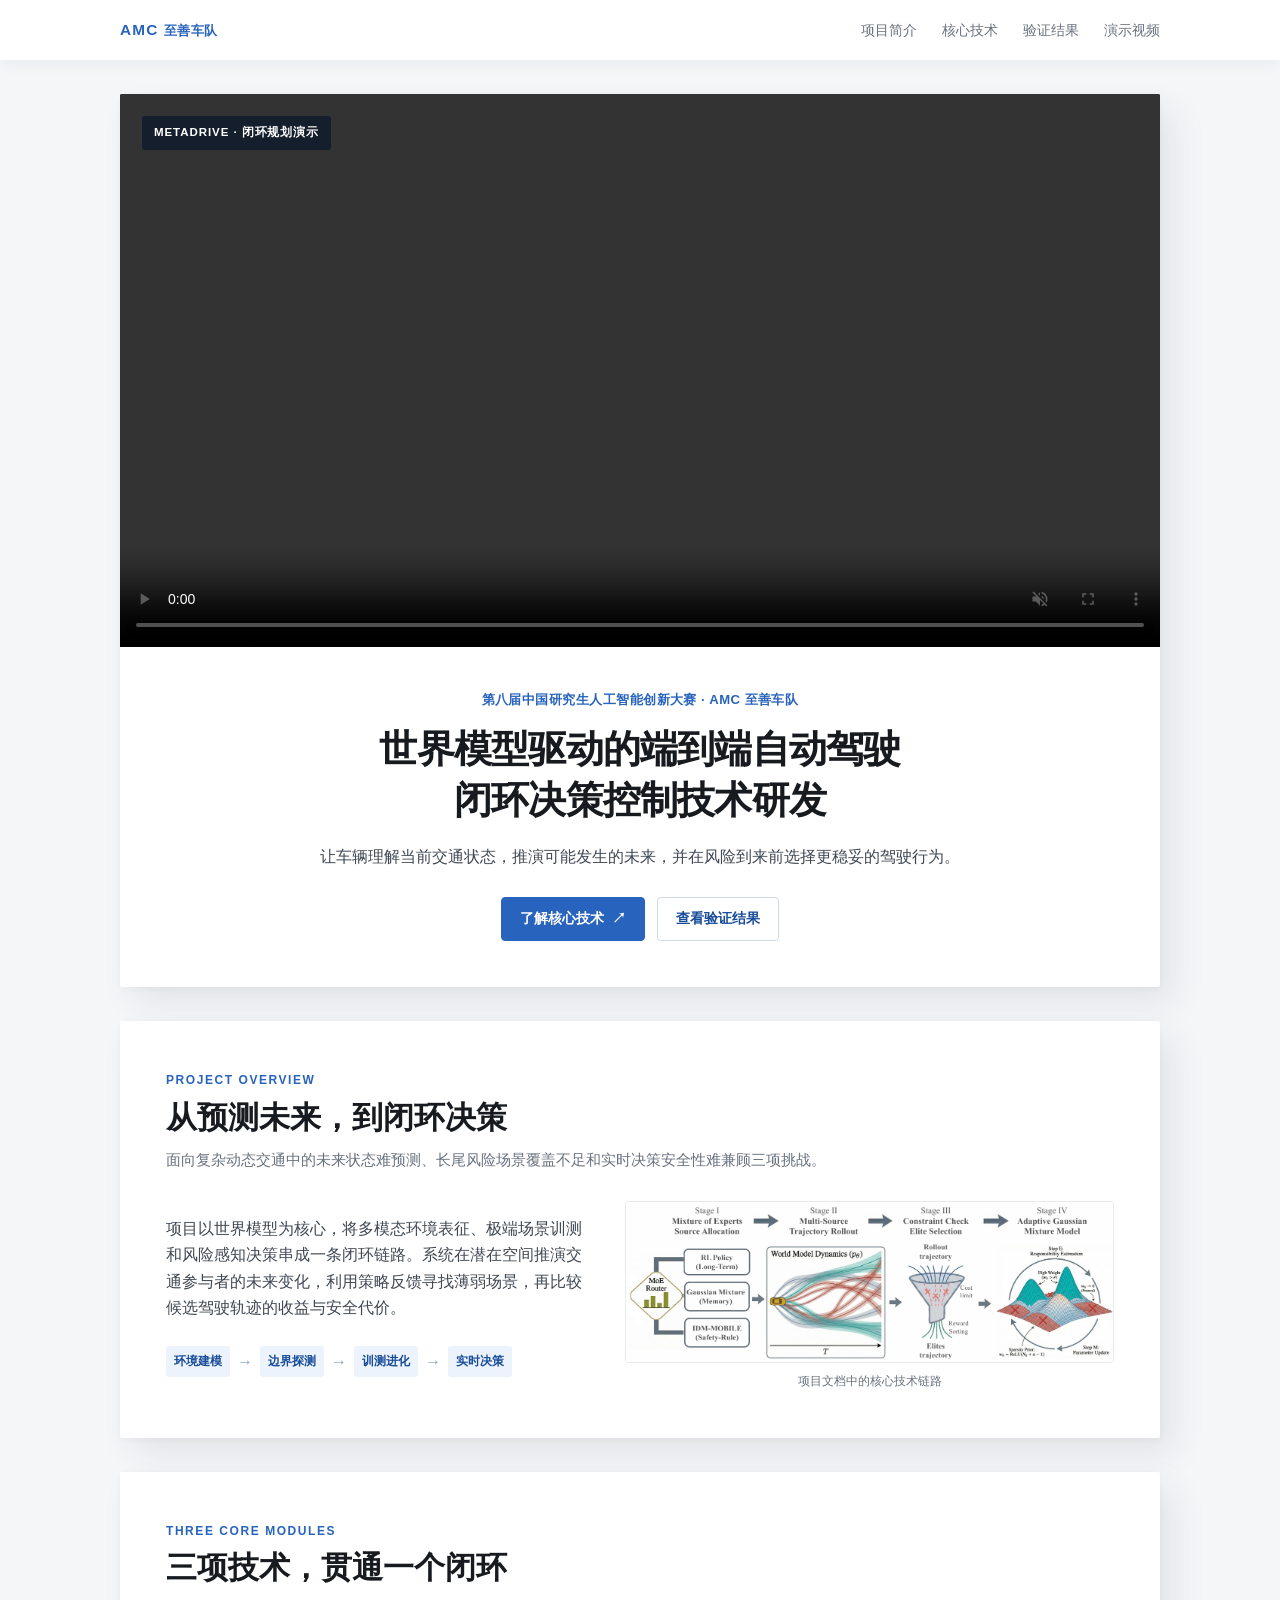
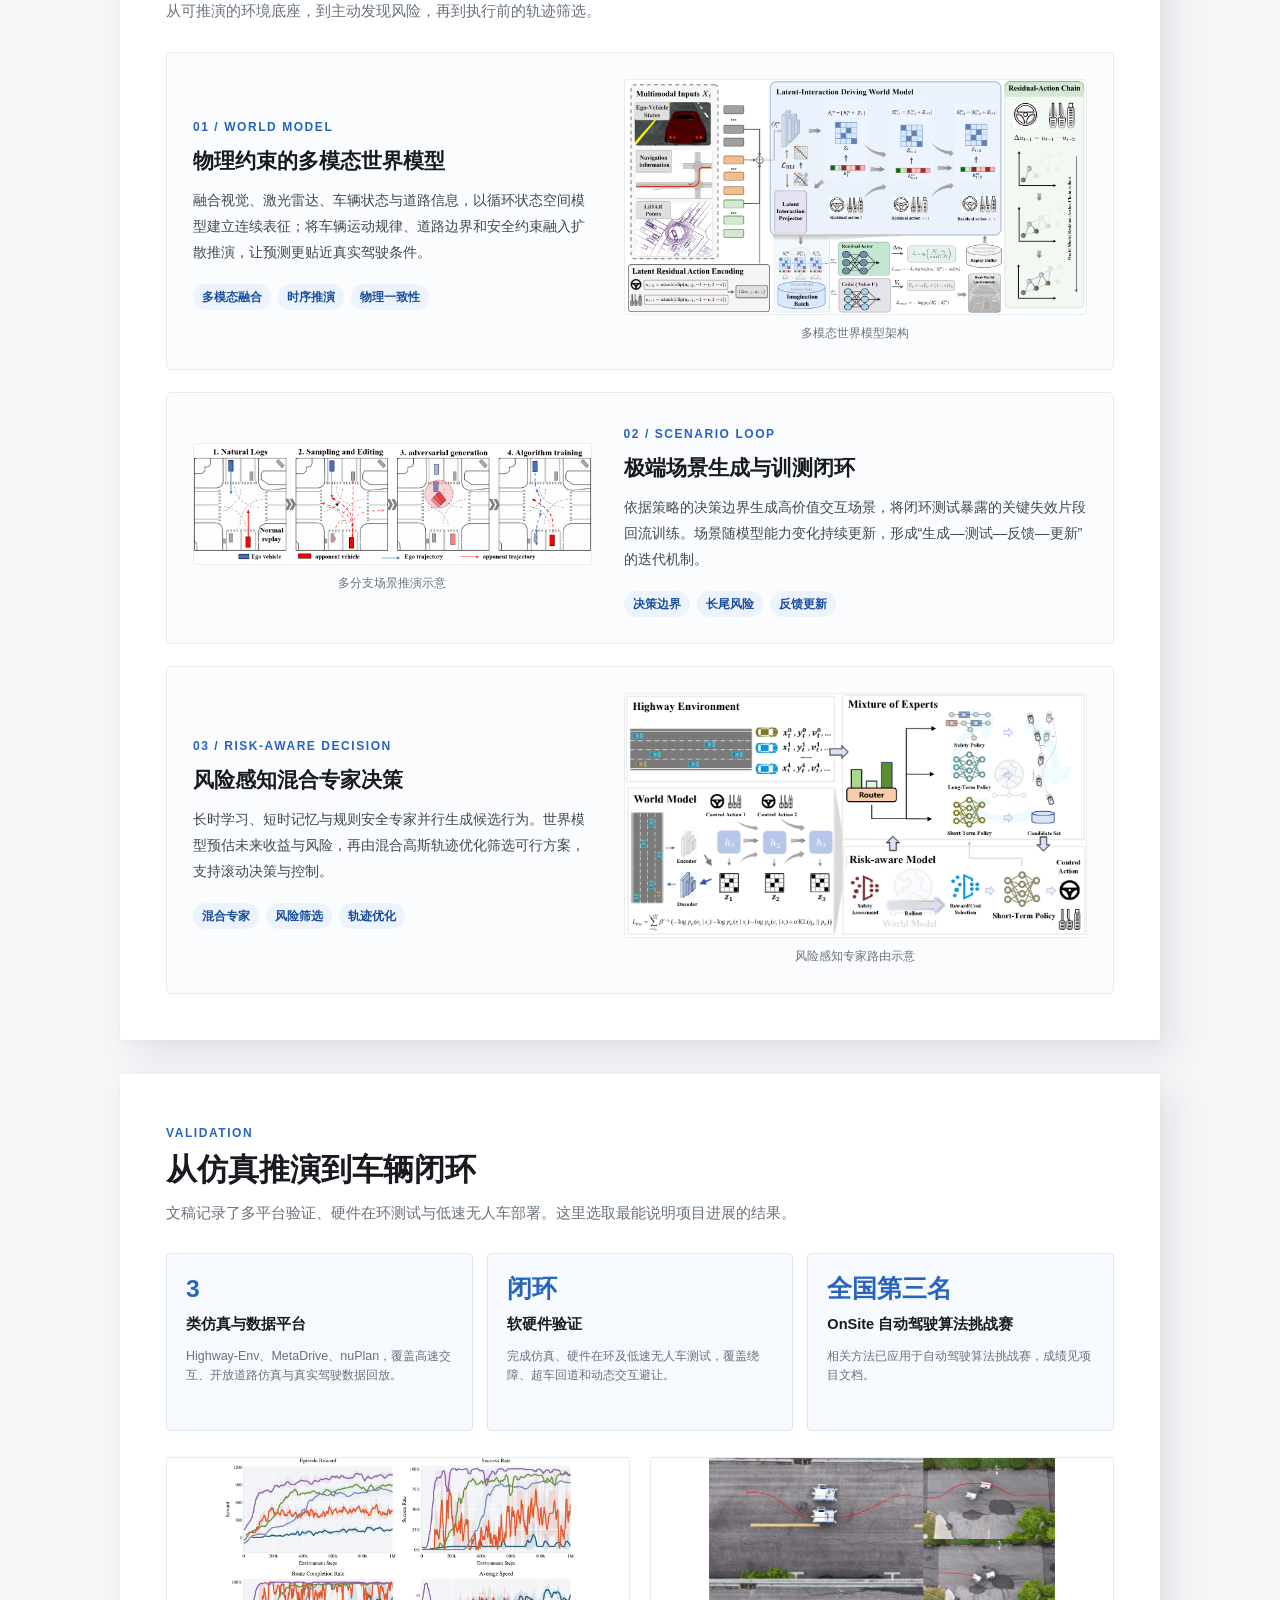
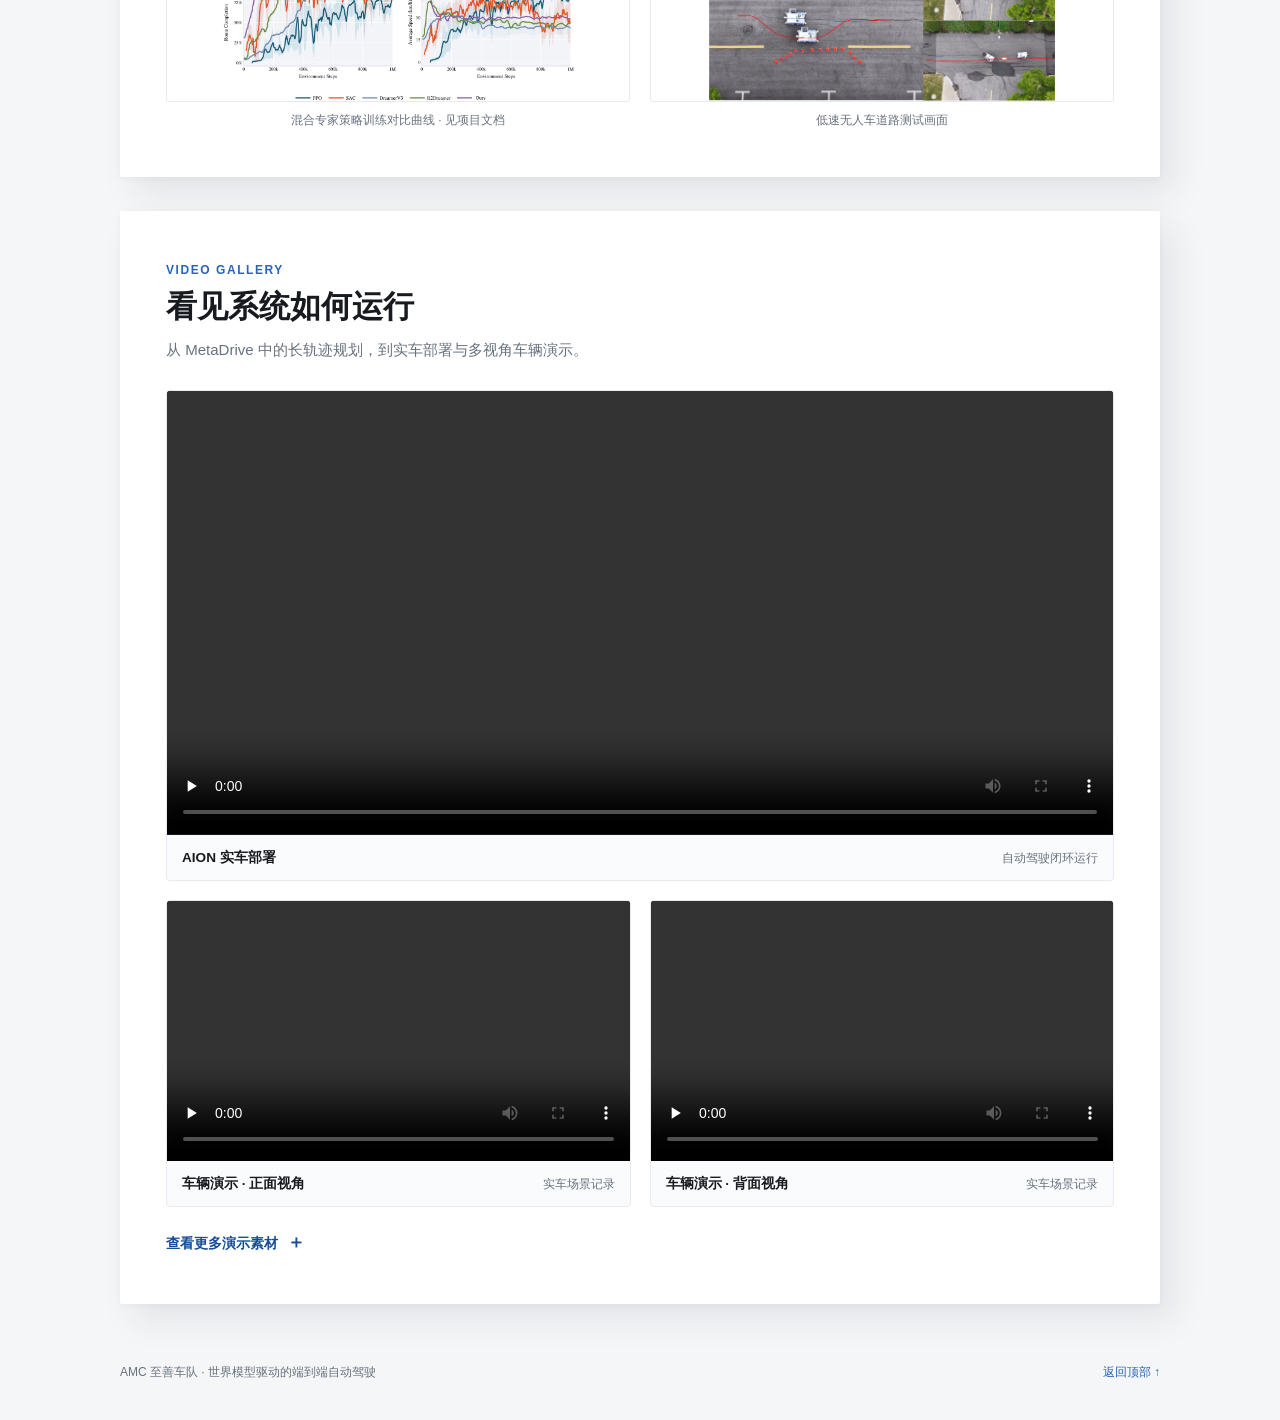
==== docs/index.html @ d76a9e7f "Publish AMC autonomous driving project site" ====
<!doctype html>
<html lang="zh-CN">
<head>
  <meta charset="utf-8">
  <meta name="viewport" content="width=device-width, initial-scale=1">
  <meta name="description" content="AMC 至善车队：世界模型驱动的端到端自动驾驶闭环决策控制技术研发。了解三大核心模块、验证结果与演示视频。">
  <meta name="theme-color" content="#f5f6f8">
  <title>世界模型驱动的端到端自动驾驶｜AMC 至善车队</title>
  <link rel="icon" href="./assets/images/favicon.svg" type="image/svg+xml">
  <link rel="stylesheet" href="./assets/css/style.css?v=20261013">
</head>
<body>
  <header class="site-header">
    <div class="nav-container">
      <a class="brand" href="#top" aria-label="返回页面顶部">AMC <span>至善车队</span></a>
      <nav class="nav-links" aria-label="页面导航">
        <a href="#overview">项目简介</a><a href="#modules">核心技术</a><a href="#results">验证结果</a><a href="#demos">演示视频</a>
      </nav>
    </div>
  </header>

  <main class="page-container" id="top">
    <section class="hero-panel" aria-labelledby="project-title">
      <div class="hero-video-wrap">
        <video class="hero-video" autoplay muted loop playsinline controls preload="metadata" aria-label="MetaDrive 强化学习长轨迹规划演示"><source src="./assets/gifs/video/metadrive强化学习长轨迹规划.mp4" type="video/mp4">您的浏览器暂不支持视频播放。</video>
        <span class="video-tag">METADRIVE · 闭环规划演示</span>
      </div>
      <div class="hero-copy">
        <p class="project-label">第八届中国研究生人工智能创新大赛 · AMC 至善车队</p>
        <h1 id="project-title">世界模型驱动的端到端自动驾驶<br>闭环决策控制技术研发</h1>
        <p class="hero-summary">让车辆理解当前交通状态，推演可能发生的未来，并在风险到来前选择更稳妥的驾驶行为。</p>
        <div class="hero-actions">
          <a class="resource-button primary" href="#modules">了解核心技术 <span aria-hidden="true">↗</span></a>
          <a class="resource-button" href="#results">查看验证结果</a>
        </div>
      </div>
    </section>

    <section class="content-panel" id="overview" aria-labelledby="overview-title">
      <div class="section-heading"><span class="eyebrow">PROJECT OVERVIEW</span><h2 id="overview-title">从预测未来，到闭环决策</h2><p>面向复杂动态交通中的未来状态难预测、长尾风险场景覆盖不足和实时决策安全性难兼顾三项挑战。</p></div>
      <div class="overview-grid">
        <div class="overview-copy"><p>项目以世界模型为核心，将多模态环境表征、极端场景训测和风险感知决策串成一条闭环链路。系统在潜在空间推演交通参与者的未来变化，利用策略反馈寻找薄弱场景，再比较候选驾驶轨迹的收益与安全代价。</p><div class="process-line" aria-label="技术流程"><span>环境建模</span><b aria-hidden="true">→</b><span>边界探测</span><b aria-hidden="true">→</b><span>训测进化</span><b aria-hidden="true">→</b><span>实时决策</span></div></div>
        <figure class="overview-figure"><img src="./assets/figures/closed-loop-pipeline.png" alt="项目从环境建模、场景生成到决策优化的技术链路" loading="lazy"><figcaption>项目文档中的核心技术链路</figcaption></figure>
      </div>
    </section>

    <section class="content-panel" id="modules" aria-labelledby="modules-title">
      <div class="section-heading"><span class="eyebrow">THREE CORE MODULES</span><h2 id="modules-title">三项技术，贯通一个闭环</h2><p>从可推演的环境底座，到主动发现风险，再到执行前的轨迹筛选。</p></div>
      <div class="module-list">
        <article class="module-card"><div class="module-text"><span class="module-number">01 / WORLD MODEL</span><h3>物理约束的多模态世界模型</h3><p>融合视觉、激光雷达、车辆状态与道路信息，以循环状态空间模型建立连续表征；将车辆运动规律、道路边界和安全约束融入扩散推演，让预测更贴近真实驾驶条件。</p><div class="keyword-row"><span>多模态融合</span><span>时序推演</span><span>物理一致性</span></div></div><figure><img src="./assets/figures/world-model.png" alt="多模态输入、潜在状态推演及闭环控制组成的世界模型架构" loading="lazy"><figcaption>多模态世界模型架构</figcaption></figure></article>
        <article class="module-card"><div class="module-text"><span class="module-number">02 / SCENARIO LOOP</span><h3>极端场景生成与训测闭环</h3><p>依据策略的决策边界生成高价值交互场景，将闭环测试暴露的关键失效片段回流训练。场景随模型能力变化持续更新，形成“生成—测试—反馈—更新”的迭代机制。</p><div class="keyword-row"><span>决策边界</span><span>长尾风险</span><span>反馈更新</span></div></div><figure><img src="./assets/figures/scenario-branches.png" alt="交通场景从常规状态演变为复杂交互的多分支示意" loading="lazy"><figcaption>多分支场景推演示意</figcaption></figure></article>
        <article class="module-card"><div class="module-text"><span class="module-number">03 / RISK-AWARE DECISION</span><h3>风险感知混合专家决策</h3><p>长时学习、短时记忆与规则安全专家并行生成候选行为。世界模型预估未来收益与风险，再由混合高斯轨迹优化筛选可行方案，支持滚动决策与控制。</p><div class="keyword-row"><span>混合专家</span><span>风险筛选</span><span>轨迹优化</span></div></div><figure><img src="./assets/figures/expert-decision.png" alt="风险路由选择不同驾驶专家并结合世界模型评估候选行为" loading="lazy"><figcaption>风险感知专家路由示意</figcaption></figure></article>
      </div>
    </section>

    <section class="content-panel" id="results" aria-labelledby="results-title">
      <div class="section-heading"><span class="eyebrow">VALIDATION</span><h2 id="results-title">从仿真推演到车辆闭环</h2><p>文稿记录了多平台验证、硬件在环测试与低速无人车部署。这里选取最能说明项目进展的结果。</p></div>
      <div class="result-grid"><div class="result-card"><strong>3</strong><span>类仿真与数据平台</span><p>Highway-Env、MetaDrive、nuPlan，覆盖高速交互、开放道路仿真与真实驾驶数据回放。</p></div><div class="result-card"><strong>闭环</strong><span>软硬件验证</span><p>完成仿真、硬件在环及低速无人车测试，覆盖绕障、超车回道和动态交互避让。</p></div><div class="result-card"><strong>全国第三名</strong><span>OnSite 自动驾驶算法挑战赛</span><p>相关方法已应用于自动驾驶算法挑战赛，成绩见项目文档。</p></div></div>
      <div class="result-visuals"><figure><img src="./assets/figures/training-curves.png" alt="混合专家强化学习策略与对照方法的训练曲线" loading="lazy"><figcaption>混合专家策略训练对比曲线 · 见项目文档</figcaption></figure><figure><img src="./assets/figures/road-test.png" alt="低速无人车在道路测试场景中的轨迹与行驶画面" loading="lazy"><figcaption>低速无人车道路测试画面</figcaption></figure></div>
    </section>

    <section class="content-panel" id="demos" aria-labelledby="demos-title">
      <div class="section-heading"><span class="eyebrow">VIDEO GALLERY</span><h2 id="demos-title">看见系统如何运行</h2><p>从 MetaDrive 中的长轨迹规划，到实车部署与多视角车辆演示。</p></div>
      <div class="demo-grid"><figure class="demo-item demo-featured"><video controls playsinline preload="none" aria-label="AION 实车部署自动驾驶演示"><source src="./assets/gifs/video/aion实车部署自动驾驶.mp4" type="video/mp4"></video><figcaption><strong>AION 实车部署</strong><span>自动驾驶闭环运行</span></figcaption></figure><figure class="demo-item"><video controls playsinline preload="none" aria-label="邮政车正面视角演示"><source src="./assets/gifs/video/邮政车正面.mp4" type="video/mp4"></video><figcaption><strong>车辆演示 · 正面视角</strong><span>实车场景记录</span></figcaption></figure><figure class="demo-item"><video controls playsinline preload="none" aria-label="邮政车背面视角演示"><source src="./assets/gifs/video/邮政车背面.mp4" type="video/mp4"></video><figcaption><strong>车辆演示 · 背面视角</strong><span>实车场景记录</span></figcaption></figure></div>
      <details class="more-demos"><summary>查看更多演示素材 <span aria-hidden="true">＋</span></summary><div class="extra-demo-grid"><figure><img src="./assets/gifs/video/八视角图1.gif" alt="多视角场景演示第一组" loading="lazy"><figcaption>多视角场景 · 第一组</figcaption></figure><figure><img src="./assets/gifs/video/八视角图2.gif" alt="多视角场景演示第二组" loading="lazy"><figcaption>多视角场景 · 第二组</figcaption></figure></div></details>
    </section>
  </main>
  <footer class="site-footer"><span>AMC 至善车队 · 世界模型驱动的端到端自动驾驶</span><a href="#top">返回顶部 ↑</a></footer>
  <script src="./assets/js/main.js"></script>
</body>
</html>
---- docs/assets/css/style.css ----
:root{--page-bg:#f5f6f8;--surface:#fff;--text:#171a1f;--body:#3f4853;--muted:#68727e;--accent:#2864bd;--accent-dark:#174c99;--accent-soft:#edf3fc;--line:#e7eaee;--shadow:14px 16px 34px rgba(31,41,55,.085),0 2px 7px rgba(31,41,55,.035)}
*{box-sizing:border-box}
html{scroll-behavior:smooth}
body{margin:0;background:var(--page-bg);color:var(--text);font-family:-apple-system,BlinkMacSystemFont,"Segoe UI","Microsoft YaHei","PingFang SC","Noto Sans CJK SC",sans-serif;font-size:16px;line-height:1.7;-webkit-font-smoothing:antialiased}
img,video{display:block;max-width:100%}
a{color:inherit;text-decoration:none}
figure,h1,h2,h3,p{margin:0}
section{scroll-margin-top:84px}
.site-header{position:sticky;top:0;z-index:30;background:rgba(255,255,255,.94);box-shadow:0 3px 16px rgba(31,41,55,.055);backdrop-filter:blur(12px)}
.nav-container{width:min(1040px,calc(100% - 40px));min-height:60px;margin:auto;display:flex;align-items:center;justify-content:space-between;gap:24px}
.brand{color:var(--accent);font-size:.96rem;font-weight:800;letter-spacing:.08em;white-space:nowrap}.brand span{font-size:.8rem;letter-spacing:.02em}
.nav-links{display:flex;gap:25px}.nav-links a{color:var(--muted);font-size:.9rem;font-weight:500;transition:color .15s}.nav-links a:hover,.nav-links a:focus-visible{color:var(--accent-dark)}
.page-container{width:min(1040px,calc(100% - 40px));margin:34px auto 58px}
.hero-panel,.content-panel{background:var(--surface);border-radius:2px;box-shadow:var(--shadow)}
.hero-panel{overflow:hidden}.hero-video-wrap{position:relative;background:#111d2e}.hero-video{width:100%;aspect-ratio:16/8.5;object-fit:cover}.video-tag{position:absolute;left:22px;top:22px;padding:7px 12px;border-radius:3px;background:rgba(12,24,43,.76);color:#fff;font-size:.72rem;font-weight:700;letter-spacing:.08em;pointer-events:none}
.hero-copy{padding:42px 58px 46px;text-align:center}.project-label{margin-bottom:12px;color:var(--accent);font-size:.82rem;font-weight:700;letter-spacing:.035em}.hero-copy h1{font-size:clamp(1.8rem,3vw,2.42rem);line-height:1.34;letter-spacing:-.02em}.hero-summary{max-width:710px;margin:17px auto 0;color:var(--body);font-size:1.02rem}.hero-actions{display:flex;justify-content:center;gap:12px;flex-wrap:wrap;margin-top:27px}.resource-button{display:inline-flex;align-items:center;justify-content:center;gap:8px;min-height:42px;padding:9px 18px;border:1px solid #cfdae9;border-radius:4px;color:var(--accent-dark);font-size:.88rem;font-weight:650;transition:background .15s,transform .15s}.resource-button:hover{background:var(--accent-soft);transform:translateY(-1px)}.resource-button.primary{border-color:var(--accent);background:var(--accent);color:#fff}.resource-button.primary:hover{background:var(--accent-dark)}
.content-panel{margin-top:34px;padding:44px 46px 46px}.section-heading{margin-bottom:28px}.eyebrow,.module-number{color:var(--accent);font-size:.75rem;font-weight:800;letter-spacing:.13em}.section-heading h2{margin-top:5px;font-size:clamp(1.55rem,2.4vw,1.95rem);line-height:1.3}.section-heading p{margin-top:10px;color:var(--muted);font-size:.94rem;max-width:760px}
.overview-grid{display:grid;grid-template-columns:1fr 1.15fr;gap:34px;align-items:center}.overview-copy p{color:var(--body);font-size:.98rem}.overview-figure,.module-card figure,.result-visuals figure,.demo-item,.extra-demo-grid figure{min-width:0}.overview-figure img{width:100%;border:1px solid var(--line);border-radius:3px}.overview-figure figcaption,.module-card figcaption,.result-visuals figcaption{margin-top:8px;color:var(--muted);font-size:.75rem;text-align:center}.process-line{display:flex;align-items:center;gap:7px;flex-wrap:wrap;margin-top:24px;color:var(--accent-dark);font-size:.78rem;font-weight:650}.process-line span{padding:5px 8px;background:var(--accent-soft);border-radius:3px}.process-line b{color:#8da3c2;font-size:1rem}
.module-list{display:grid;gap:22px}.module-card{display:grid;grid-template-columns:.86fr 1fr;gap:32px;align-items:center;padding:26px;border:1px solid var(--line);border-radius:5px;background:#fbfcfe}.module-card:nth-child(even) .module-text{order:2}.module-card:nth-child(even) figure{order:1}.module-card h3{margin-top:8px;font-size:1.3rem;line-height:1.35}.module-card p{margin-top:13px;color:var(--body);font-size:.9rem;line-height:1.8}.module-card img{width:100%;max-height:260px;object-fit:contain;background:#fff;border:1px solid #e9edf2;border-radius:3px}.keyword-row{display:flex;flex-wrap:wrap;gap:7px;margin-top:18px}.keyword-row span{padding:3px 9px;border-radius:20px;background:var(--accent-soft);color:var(--accent-dark);font-size:.73rem;font-weight:600}
.result-grid{display:grid;grid-template-columns:repeat(3,1fr);gap:14px}.result-card{min-height:178px;padding:20px 19px;border:1px solid #dfe8f5;border-radius:4px;background:#f6f9fd}.result-card strong{display:block;color:var(--accent);font-size:1.54rem;line-height:1.2}.result-card span{display:block;margin-top:8px;font-size:.91rem;font-weight:700}.result-card p{margin-top:10px;color:var(--muted);font-size:.78rem;line-height:1.6}.result-visuals{display:grid;grid-template-columns:1fr 1fr;gap:20px;margin-top:26px}.result-visuals img{width:100%;height:245px;object-fit:contain;border:1px solid var(--line);background:#fff;border-radius:3px}
.demo-grid{display:grid;grid-template-columns:1fr 1fr;gap:19px}.demo-featured{grid-column:1/-1}.demo-item{overflow:hidden;border:1px solid var(--line);border-radius:4px;background:#fafbfc}.demo-item video{width:100%;aspect-ratio:16/9;background:#101820;object-fit:contain}.demo-featured video{aspect-ratio:16/7.5}.demo-item figcaption{display:flex;align-items:baseline;justify-content:space-between;gap:12px;padding:11px 15px;font-size:.85rem}.demo-item figcaption span{color:var(--muted);font-size:.75rem}.more-demos{margin-top:20px}.more-demos summary{cursor:pointer;color:var(--accent-dark);font-size:.86rem;font-weight:700;list-style:none}.more-demos summary::-webkit-details-marker{display:none}.more-demos summary span{margin-left:5px;font-size:1.12rem}.extra-demo-grid{display:grid;grid-template-columns:repeat(2,1fr);gap:14px;margin-top:18px}.extra-demo-grid figure{border:1px solid var(--line);border-radius:4px;overflow:hidden}.extra-demo-grid img,.extra-demo-grid video{width:100%;aspect-ratio:16/9;object-fit:contain;background:#101820}.extra-demo-grid figcaption{padding:8px 10px;color:var(--body);font-size:.75rem}
.site-footer{width:min(1040px,calc(100% - 40px));margin:0 auto 38px;display:flex;justify-content:space-between;gap:20px;color:var(--muted);font-size:.75rem}.site-footer a{color:var(--accent)}
:focus-visible{outline:3px solid #80aef0;outline-offset:3px}
@media(max-width:760px){.nav-container{width:calc(100% - 28px);min-height:58px;gap:12px}.brand{font-size:.85rem}.brand span{font-size:.7rem}.nav-links{gap:11px}.nav-links a{font-size:.73rem}.page-container{width:calc(100% - 24px);margin-top:14px}.hero-video{aspect-ratio:16/10}.hero-copy{padding:30px 22px 35px}.hero-copy h1 br{display:none}.hero-summary{font-size:.92rem}.content-panel{margin-top:18px;padding:30px 22px}.overview-grid,.module-card,.result-visuals{grid-template-columns:1fr}.module-card{gap:22px;padding:20px}.module-card:nth-child(even) .module-text,.module-card:nth-child(even) figure{order:initial}.result-grid{grid-template-columns:1fr}.result-card{min-height:auto}.demo-grid{grid-template-columns:1fr}.demo-featured{grid-column:auto}.demo-featured video{aspect-ratio:16/9}.extra-demo-grid{grid-template-columns:1fr 1fr}.site-footer{width:calc(100% - 28px);flex-wrap:wrap}}
@media(max-width:480px){.nav-container{align-items:flex-start;flex-direction:column;padding:10px 0;gap:5px}.nav-links{width:100%;justify-content:space-between}.hero-video{aspect-ratio:16/11}.video-tag{top:10px;left:10px;font-size:.58rem}.process-line{gap:4px}.process-line span{padding:4px 5px;font-size:.69rem}.extra-demo-grid{grid-template-columns:1fr}.demo-item figcaption{display:block}.demo-item figcaption span{display:block}}
@media(prefers-reduced-motion:reduce){html{scroll-behavior:auto}*{transition:none!important}}
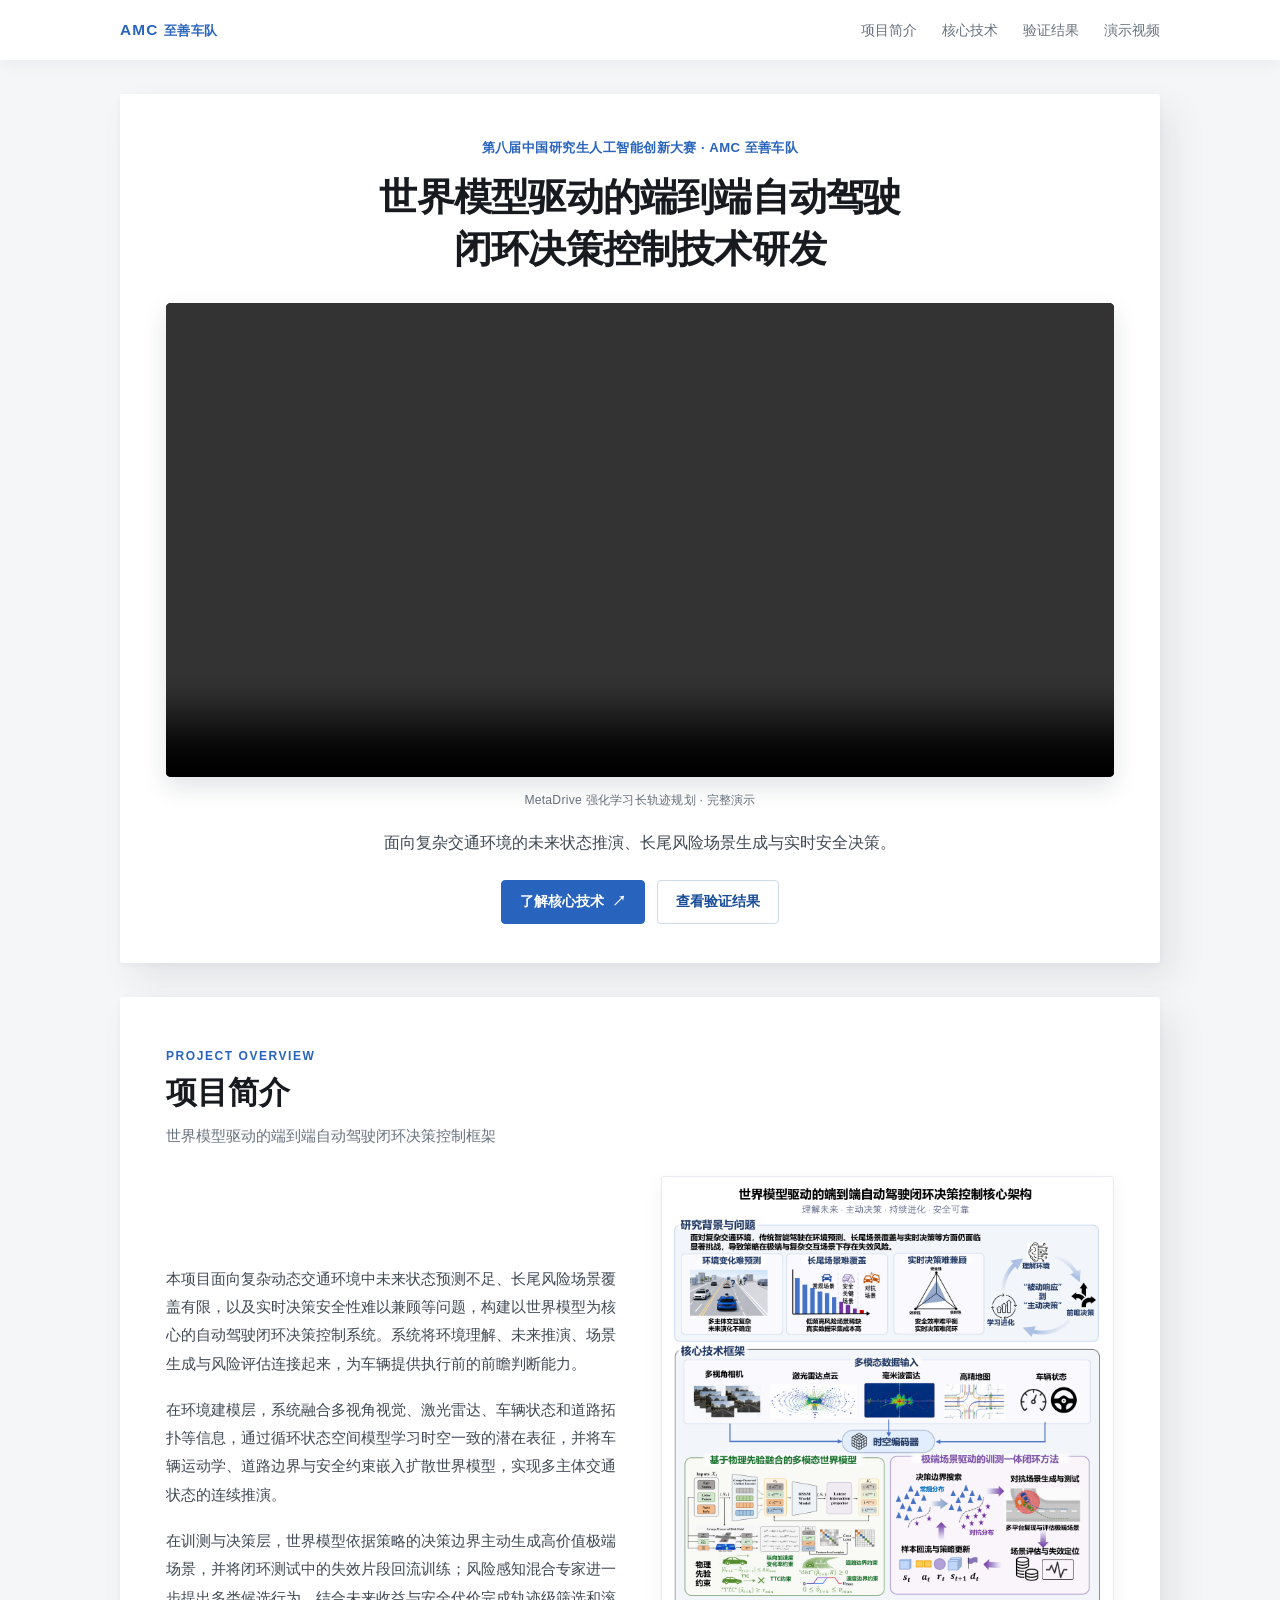
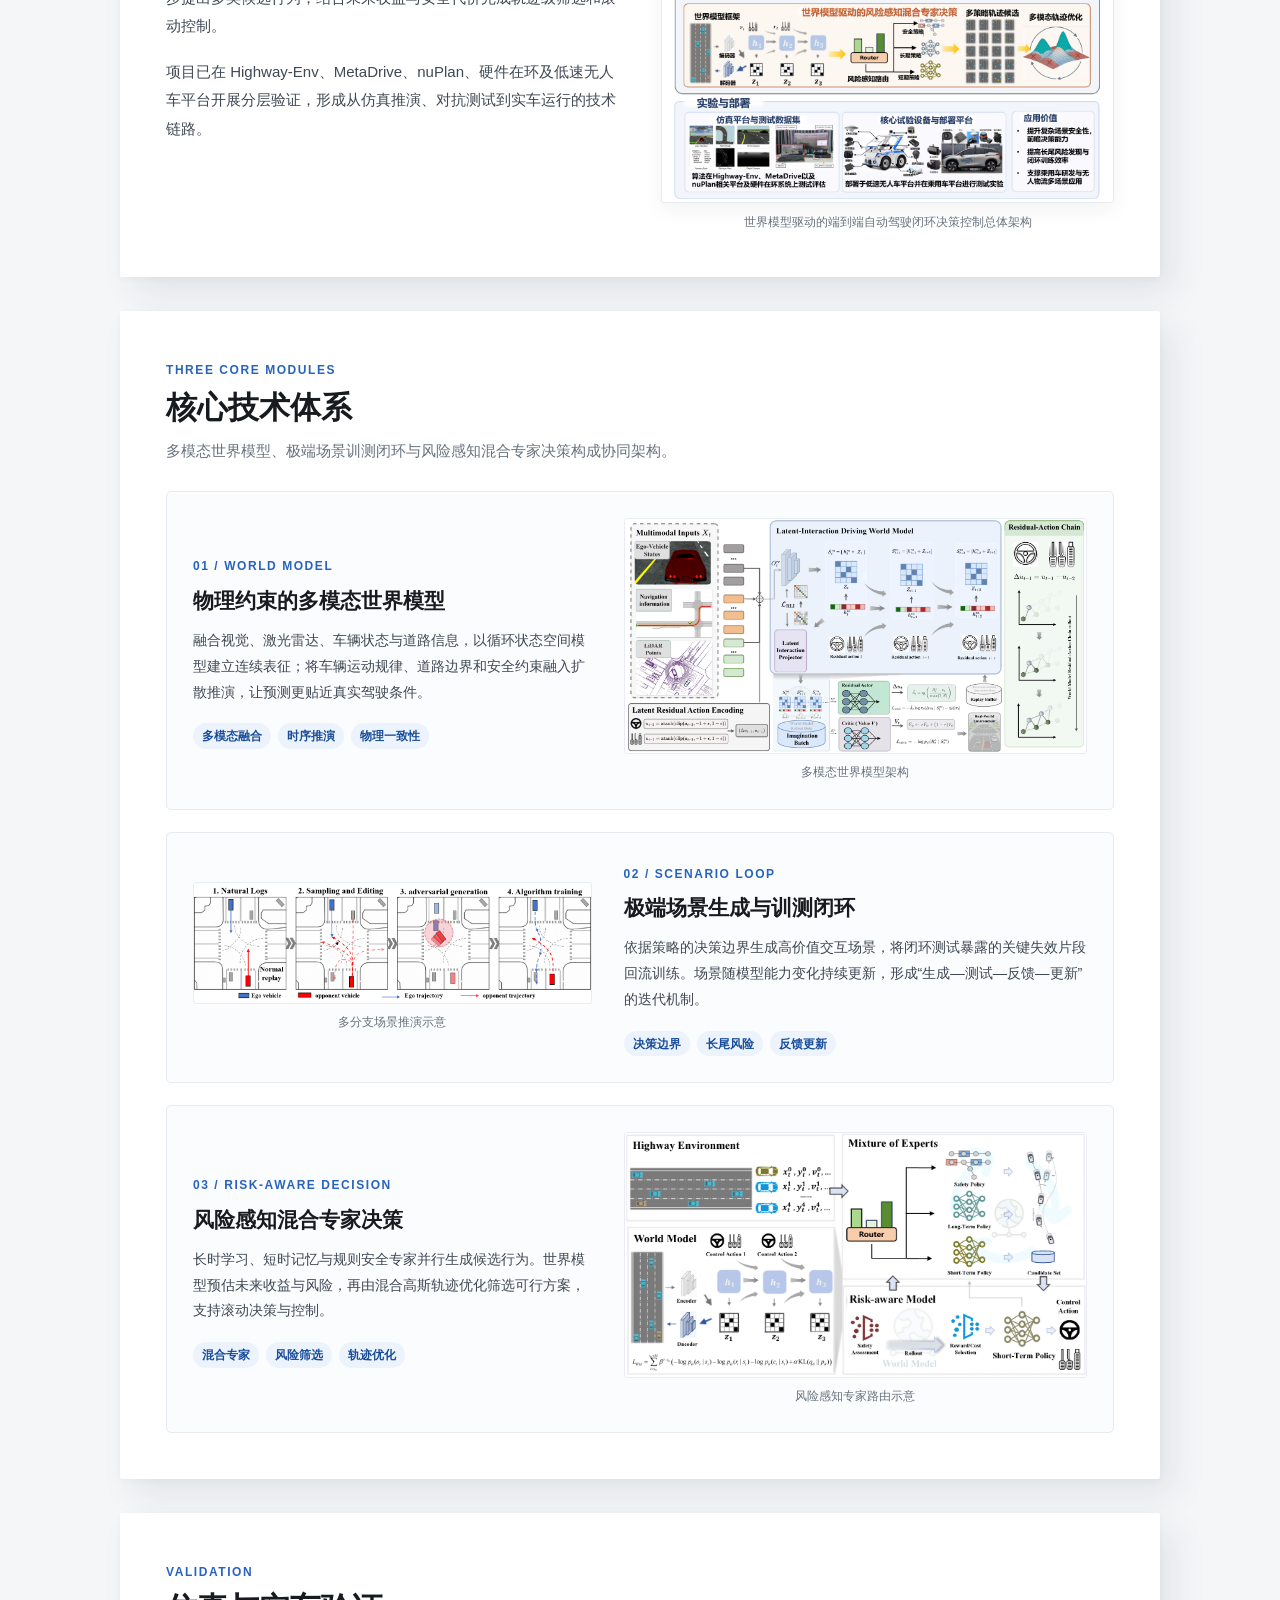
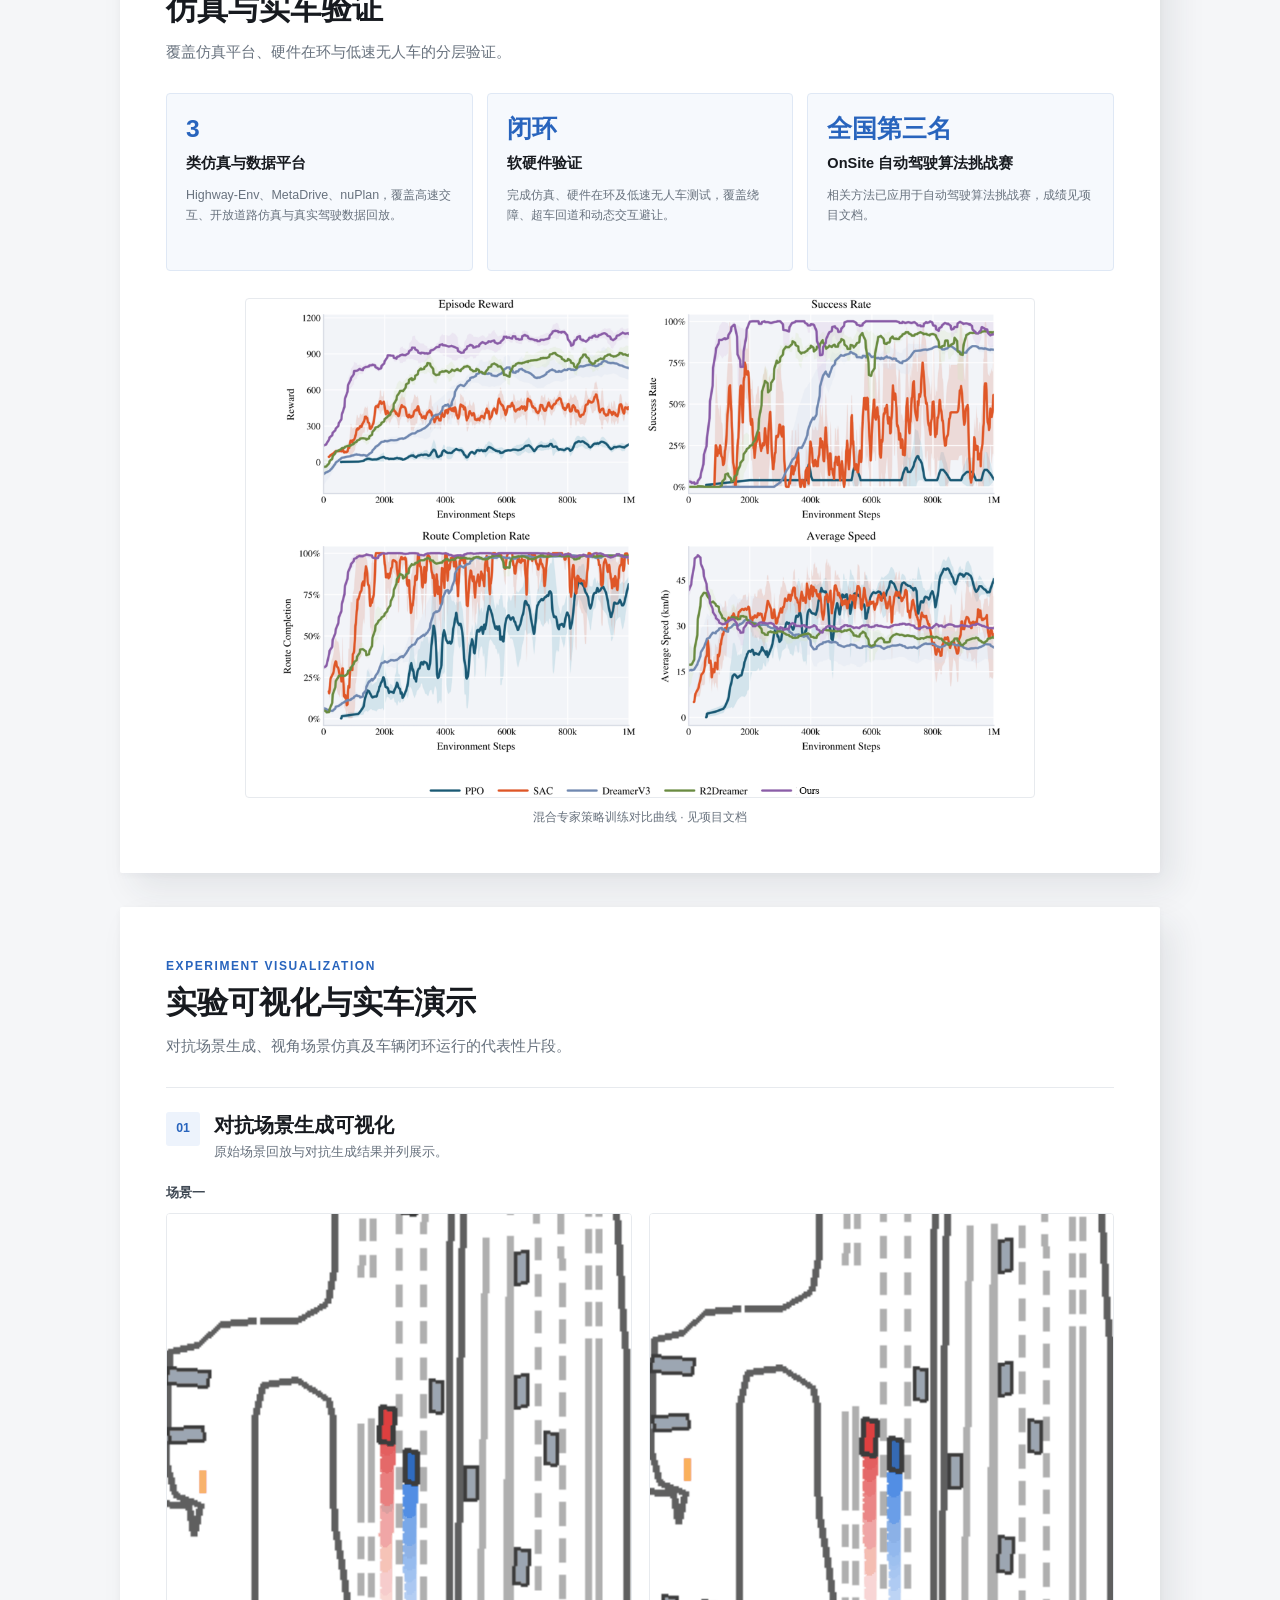
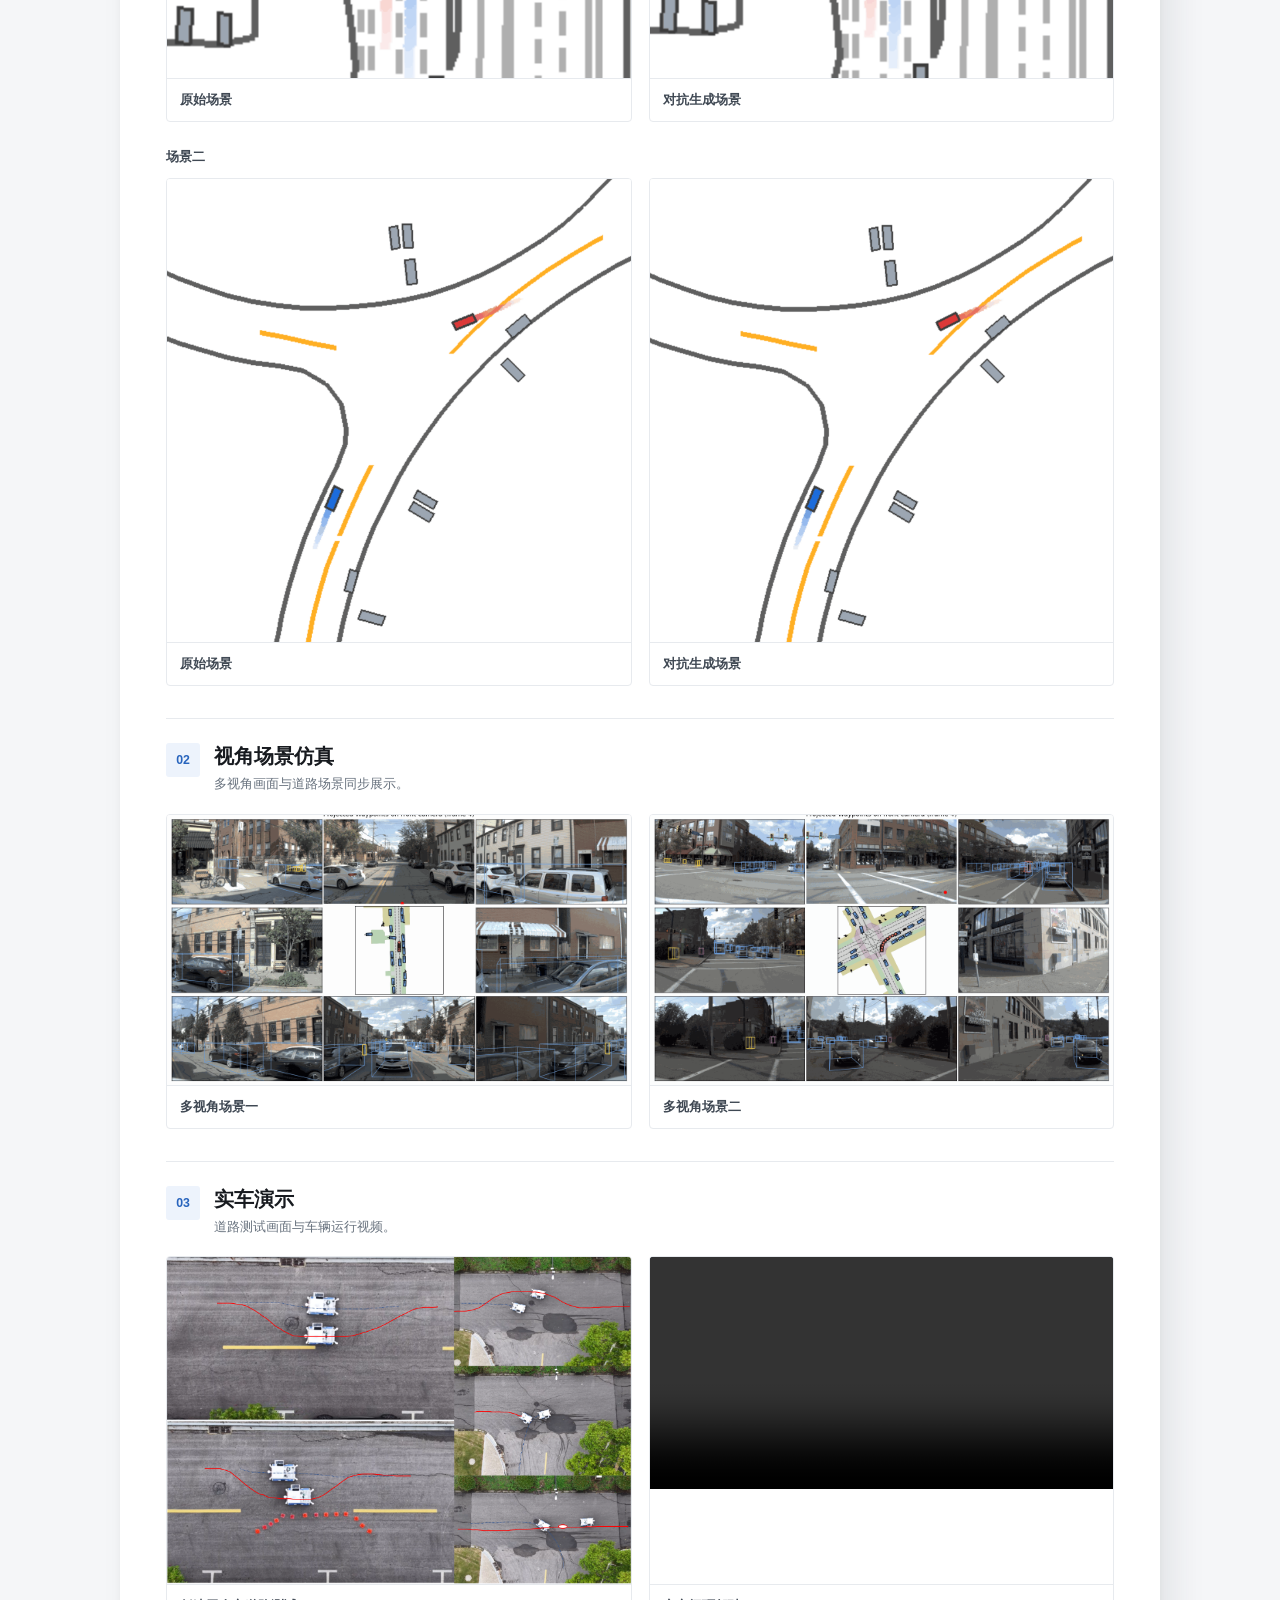
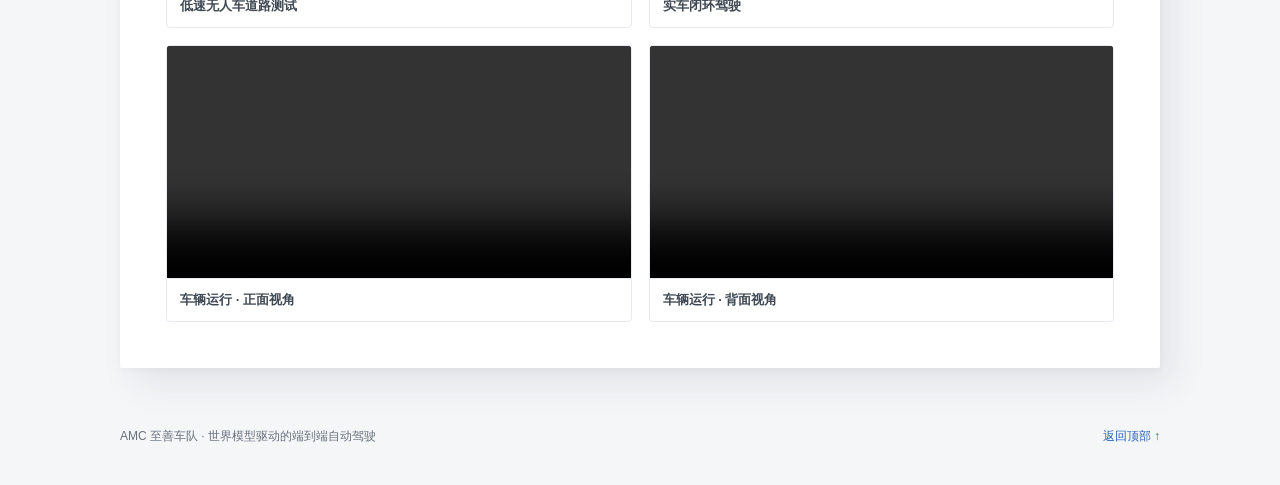
==== commit 4bb3ebfa: "Refine project narrative and visualization gallery" ====
--- a/docs/index.html
+++ b/docs/index.html
@@ -7,7 +7,7 @@
   <meta name="theme-color" content="#f5f6f8">
   <title>世界模型驱动的端到端自动驾驶｜AMC 至善车队</title>
   <link rel="icon" href="./assets/images/favicon.svg" type="image/svg+xml">
-  <link rel="stylesheet" href="./assets/css/style.css?v=20261013">
+  <link rel="stylesheet" href="./assets/css/style.css?v=20261013-2">
 </head>
 <body>
   <header class="site-header">
@@ -21,14 +21,16 @@
 
   <main class="page-container" id="top">
     <section class="hero-panel" aria-labelledby="project-title">
-      <div class="hero-video-wrap">
-        <video class="hero-video" autoplay muted loop playsinline controls preload="metadata" aria-label="MetaDrive 强化学习长轨迹规划演示"><source src="./assets/gifs/video/metadrive强化学习长轨迹规划.mp4" type="video/mp4">您的浏览器暂不支持视频播放。</video>
-        <span class="video-tag">METADRIVE · 闭环规划演示</span>
-      </div>
       <div class="hero-copy">
         <p class="project-label">第八届中国研究生人工智能创新大赛 · AMC 至善车队</p>
         <h1 id="project-title">世界模型驱动的端到端自动驾驶<br>闭环决策控制技术研发</h1>
-        <p class="hero-summary">让车辆理解当前交通状态，推演可能发生的未来，并在风险到来前选择更稳妥的驾驶行为。</p>
+      </div>
+      <div class="hero-video-wrap">
+        <video class="hero-video" autoplay muted loop playsinline controls preload="metadata" aria-label="MetaDrive 强化学习长轨迹规划完整演示"><source src="./assets/gifs/video/metadrive-long-horizon.mp4" type="video/mp4">您的浏览器暂不支持视频播放。</video>
+      </div>
+      <div class="hero-footer">
+        <p class="video-caption">MetaDrive 强化学习长轨迹规划 · 完整演示</p>
+        <p class="hero-summary">面向复杂交通环境的未来状态推演、长尾风险场景生成与实时安全决策。</p>
         <div class="hero-actions">
           <a class="resource-button primary" href="#modules">了解核心技术 <span aria-hidden="true">↗</span></a>
           <a class="resource-button" href="#results">查看验证结果</a>
@@ -37,15 +39,20 @@
     </section>
 
     <section class="content-panel" id="overview" aria-labelledby="overview-title">
-      <div class="section-heading"><span class="eyebrow">PROJECT OVERVIEW</span><h2 id="overview-title">从预测未来，到闭环决策</h2><p>面向复杂动态交通中的未来状态难预测、长尾风险场景覆盖不足和实时决策安全性难兼顾三项挑战。</p></div>
+      <div class="section-heading"><span class="eyebrow">PROJECT OVERVIEW</span><h2 id="overview-title">项目简介</h2><p>世界模型驱动的端到端自动驾驶闭环决策控制框架</p></div>
       <div class="overview-grid">
-        <div class="overview-copy"><p>项目以世界模型为核心，将多模态环境表征、极端场景训测和风险感知决策串成一条闭环链路。系统在潜在空间推演交通参与者的未来变化，利用策略反馈寻找薄弱场景，再比较候选驾驶轨迹的收益与安全代价。</p><div class="process-line" aria-label="技术流程"><span>环境建模</span><b aria-hidden="true">→</b><span>边界探测</span><b aria-hidden="true">→</b><span>训测进化</span><b aria-hidden="true">→</b><span>实时决策</span></div></div>
-        <figure class="overview-figure"><img src="./assets/figures/closed-loop-pipeline.png" alt="项目从环境建模、场景生成到决策优化的技术链路" loading="lazy"><figcaption>项目文档中的核心技术链路</figcaption></figure>
+        <div class="overview-copy">
+          <p>本项目面向复杂动态交通环境中未来状态预测不足、长尾风险场景覆盖有限，以及实时决策安全性难以兼顾等问题，构建以世界模型为核心的自动驾驶闭环决策控制系统。系统将环境理解、未来推演、场景生成与风险评估连接起来，为车辆提供执行前的前瞻判断能力。</p>
+          <p>在环境建模层，系统融合多视角视觉、激光雷达、车辆状态和道路拓扑等信息，通过循环状态空间模型学习时空一致的潜在表征，并将车辆运动学、道路边界与安全约束嵌入扩散世界模型，实现多主体交通状态的连续推演。</p>
+          <p>在训测与决策层，世界模型依据策略的决策边界主动生成高价值极端场景，并将闭环测试中的失效片段回流训练；风险感知混合专家进一步提出多类候选行为，结合未来收益与安全代价完成轨迹级筛选和滚动控制。</p>
+          <p>项目已在 Highway-Env、MetaDrive、nuPlan、硬件在环及低速无人车平台开展分层验证，形成从仿真推演、对抗测试到实车运行的技术链路。</p>
+        </div>
+        <figure class="overview-figure"><img src="./assets/figures/project-architecture.png" alt="Word 文稿目录前一页的世界模型驱动自动驾驶闭环决策控制总体架构图" loading="lazy"><figcaption>世界模型驱动的端到端自动驾驶闭环决策控制总体架构</figcaption></figure>
       </div>
     </section>
 
     <section class="content-panel" id="modules" aria-labelledby="modules-title">
-      <div class="section-heading"><span class="eyebrow">THREE CORE MODULES</span><h2 id="modules-title">三项技术，贯通一个闭环</h2><p>从可推演的环境底座，到主动发现风险，再到执行前的轨迹筛选。</p></div>
+      <div class="section-heading"><span class="eyebrow">THREE CORE MODULES</span><h2 id="modules-title">核心技术体系</h2><p>多模态世界模型、极端场景训测闭环与风险感知混合专家决策构成协同架构。</p></div>
       <div class="module-list">
         <article class="module-card"><div class="module-text"><span class="module-number">01 / WORLD MODEL</span><h3>物理约束的多模态世界模型</h3><p>融合视觉、激光雷达、车辆状态与道路信息，以循环状态空间模型建立连续表征；将车辆运动规律、道路边界和安全约束融入扩散推演，让预测更贴近真实驾驶条件。</p><div class="keyword-row"><span>多模态融合</span><span>时序推演</span><span>物理一致性</span></div></div><figure><img src="./assets/figures/world-model.png" alt="多模态输入、潜在状态推演及闭环控制组成的世界模型架构" loading="lazy"><figcaption>多模态世界模型架构</figcaption></figure></article>
         <article class="module-card"><div class="module-text"><span class="module-number">02 / SCENARIO LOOP</span><h3>极端场景生成与训测闭环</h3><p>依据策略的决策边界生成高价值交互场景，将闭环测试暴露的关键失效片段回流训练。场景随模型能力变化持续更新，形成“生成—测试—反馈—更新”的迭代机制。</p><div class="keyword-row"><span>决策边界</span><span>长尾风险</span><span>反馈更新</span></div></div><figure><img src="./assets/figures/scenario-branches.png" alt="交通场景从常规状态演变为复杂交互的多分支示意" loading="lazy"><figcaption>多分支场景推演示意</figcaption></figure></article>
@@ -54,15 +61,29 @@
     </section>
 
     <section class="content-panel" id="results" aria-labelledby="results-title">
-      <div class="section-heading"><span class="eyebrow">VALIDATION</span><h2 id="results-title">从仿真推演到车辆闭环</h2><p>文稿记录了多平台验证、硬件在环测试与低速无人车部署。这里选取最能说明项目进展的结果。</p></div>
+      <div class="section-heading"><span class="eyebrow">VALIDATION</span><h2 id="results-title">仿真与实车验证</h2><p>覆盖仿真平台、硬件在环与低速无人车的分层验证。</p></div>
       <div class="result-grid"><div class="result-card"><strong>3</strong><span>类仿真与数据平台</span><p>Highway-Env、MetaDrive、nuPlan，覆盖高速交互、开放道路仿真与真实驾驶数据回放。</p></div><div class="result-card"><strong>闭环</strong><span>软硬件验证</span><p>完成仿真、硬件在环及低速无人车测试，覆盖绕障、超车回道和动态交互避让。</p></div><div class="result-card"><strong>全国第三名</strong><span>OnSite 自动驾驶算法挑战赛</span><p>相关方法已应用于自动驾驶算法挑战赛，成绩见项目文档。</p></div></div>
-      <div class="result-visuals"><figure><img src="./assets/figures/training-curves.png" alt="混合专家强化学习策略与对照方法的训练曲线" loading="lazy"><figcaption>混合专家策略训练对比曲线 · 见项目文档</figcaption></figure><figure><img src="./assets/figures/road-test.png" alt="低速无人车在道路测试场景中的轨迹与行驶画面" loading="lazy"><figcaption>低速无人车道路测试画面</figcaption></figure></div>
+      <figure class="result-chart"><img src="./assets/figures/training-curves.png" alt="混合专家强化学习策略与对照方法的训练曲线" loading="lazy"><figcaption>混合专家策略训练对比曲线 · 见项目文档</figcaption></figure>
     </section>
 
     <section class="content-panel" id="demos" aria-labelledby="demos-title">
-      <div class="section-heading"><span class="eyebrow">VIDEO GALLERY</span><h2 id="demos-title">看见系统如何运行</h2><p>从 MetaDrive 中的长轨迹规划，到实车部署与多视角车辆演示。</p></div>
-      <div class="demo-grid"><figure class="demo-item demo-featured"><video controls playsinline preload="none" aria-label="AION 实车部署自动驾驶演示"><source src="./assets/gifs/video/aion实车部署自动驾驶.mp4" type="video/mp4"></video><figcaption><strong>AION 实车部署</strong><span>自动驾驶闭环运行</span></figcaption></figure><figure class="demo-item"><video controls playsinline preload="none" aria-label="邮政车正面视角演示"><source src="./assets/gifs/video/邮政车正面.mp4" type="video/mp4"></video><figcaption><strong>车辆演示 · 正面视角</strong><span>实车场景记录</span></figcaption></figure><figure class="demo-item"><video controls playsinline preload="none" aria-label="邮政车背面视角演示"><source src="./assets/gifs/video/邮政车背面.mp4" type="video/mp4"></video><figcaption><strong>车辆演示 · 背面视角</strong><span>实车场景记录</span></figcaption></figure></div>
-      <details class="more-demos"><summary>查看更多演示素材 <span aria-hidden="true">＋</span></summary><div class="extra-demo-grid"><figure><img src="./assets/gifs/video/八视角图1.gif" alt="多视角场景演示第一组" loading="lazy"><figcaption>多视角场景 · 第一组</figcaption></figure><figure><img src="./assets/gifs/video/八视角图2.gif" alt="多视角场景演示第二组" loading="lazy"><figcaption>多视角场景 · 第二组</figcaption></figure></div></details>
+      <div class="section-heading"><span class="eyebrow">EXPERIMENT VISUALIZATION</span><h2 id="demos-title">实验可视化与实车演示</h2><p>对抗场景生成、视角场景仿真及车辆闭环运行的代表性片段。</p></div>
+
+      <div class="demo-group">
+        <div class="demo-group-heading"><span class="demo-index">01</span><div><h3>对抗场景生成可视化</h3><p>原始场景回放与对抗生成结果并列展示。</p></div></div>
+        <div class="scenario-case"><h4>场景一</h4><div class="scenario-pair"><figure class="media-card"><img src="./assets/gifs/scenario_demo_03_logged.gif" alt="场景一原始交通回放" loading="lazy"><figcaption>原始场景</figcaption></figure><figure class="media-card"><img src="./assets/gifs/scenario_demo_03_generated.gif" alt="场景一对抗生成结果" loading="lazy"><figcaption>对抗生成场景</figcaption></figure></div></div>
+        <div class="scenario-case"><h4>场景二</h4><div class="scenario-pair"><figure class="media-card"><img src="./assets/gifs/scenario_demo_05_logged.gif" alt="场景二原始交通回放" loading="lazy"><figcaption>原始场景</figcaption></figure><figure class="media-card"><img src="./assets/gifs/scenario_demo_05_generated.gif" alt="场景二对抗生成结果" loading="lazy"><figcaption>对抗生成场景</figcaption></figure></div></div>
+      </div>
+
+      <div class="demo-group">
+        <div class="demo-group-heading"><span class="demo-index">02</span><div><h3>视角场景仿真</h3><p>多视角画面与道路场景同步展示。</p></div></div>
+        <div class="simulation-grid"><figure class="media-card"><img src="./assets/gifs/video/multi-view-1.gif" alt="多视角场景仿真第一组" loading="lazy"><figcaption>多视角场景一</figcaption></figure><figure class="media-card"><img src="./assets/gifs/video/multi-view-2.gif" alt="多视角场景仿真第二组" loading="lazy"><figcaption>多视角场景二</figcaption></figure></div>
+      </div>
+
+      <div class="demo-group">
+        <div class="demo-group-heading"><span class="demo-index">03</span><div><h3>实车演示</h3><p>道路测试画面与车辆运行视频。</p></div></div>
+        <div class="vehicle-grid"><figure class="media-card"><img src="./assets/figures/road-test.png" alt="低速无人车道路测试画面与轨迹" loading="lazy"><figcaption>低速无人车道路测试</figcaption></figure><figure class="media-card"><video controls playsinline preload="none" aria-label="实车自动驾驶闭环演示"><source src="./assets/gifs/video/aion-vehicle-demo.mp4" type="video/mp4"></video><figcaption>实车闭环驾驶</figcaption></figure><figure class="media-card"><video controls playsinline preload="none" aria-label="车辆正面视角演示"><source src="./assets/gifs/video/postal-front.mp4" type="video/mp4"></video><figcaption>车辆运行 · 正面视角</figcaption></figure><figure class="media-card"><video controls playsinline preload="none" aria-label="车辆背面视角演示"><source src="./assets/gifs/video/postal-rear.mp4" type="video/mp4"></video><figcaption>车辆运行 · 背面视角</figcaption></figure></div>
+      </div>
     </section>
   </main>
   <footer class="site-footer"><span>AMC 至善车队 · 世界模型驱动的端到端自动驾驶</span><a href="#top">返回顶部 ↑</a></footer>
--- a/docs/assets/css/style.css
+++ b/docs/assets/css/style.css
@@ -24,3 +24,63 @@
 @media(max-width:760px){.nav-container{width:calc(100% - 28px);min-height:58px;gap:12px}.brand{font-size:.85rem}.brand span{font-size:.7rem}.nav-links{gap:11px}.nav-links a{font-size:.73rem}.page-container{width:calc(100% - 24px);margin-top:14px}.hero-video{aspect-ratio:16/10}.hero-copy{padding:30px 22px 35px}.hero-copy h1 br{display:none}.hero-summary{font-size:.92rem}.content-panel{margin-top:18px;padding:30px 22px}.overview-grid,.module-card,.result-visuals{grid-template-columns:1fr}.module-card{gap:22px;padding:20px}.module-card:nth-child(even) .module-text,.module-card:nth-child(even) figure{order:initial}.result-grid{grid-template-columns:1fr}.result-card{min-height:auto}.demo-grid{grid-template-columns:1fr}.demo-featured{grid-column:auto}.demo-featured video{aspect-ratio:16/9}.extra-demo-grid{grid-template-columns:1fr 1fr}.site-footer{width:calc(100% - 28px);flex-wrap:wrap}}
 @media(max-width:480px){.nav-container{align-items:flex-start;flex-direction:column;padding:10px 0;gap:5px}.nav-links{width:100%;justify-content:space-between}.hero-video{aspect-ratio:16/11}.video-tag{top:10px;left:10px;font-size:.58rem}.process-line{gap:4px}.process-line span{padding:4px 5px;font-size:.69rem}.extra-demo-grid{grid-template-columns:1fr}.demo-item figcaption{display:block}.demo-item figcaption span{display:block}}
 @media(prefers-reduced-motion:reduce){html{scroll-behavior:auto}*{transition:none!important}}
+
+/* Refined presentation layout */
+.hero-copy{padding:43px 58px 29px}
+.hero-copy h1{margin-bottom:0}
+.hero-video-wrap{position:relative;margin:0 46px;overflow:hidden;border-radius:5px;background:#111d2e;box-shadow:0 10px 25px rgba(22,36,56,.13)}
+.hero-video{width:100%;height:auto;aspect-ratio:auto;object-fit:contain;background:#111d2e}
+.hero-footer{padding:13px 58px 39px;text-align:center}
+.video-caption{color:var(--muted);font-size:.76rem;letter-spacing:.02em}
+.hero-footer .hero-summary{margin-top:18px}
+.hero-footer .hero-actions{margin-top:23px}
+
+.overview-grid{grid-template-columns:minmax(0,1fr) minmax(0,1fr);gap:42px;align-items:center}
+.overview-copy p{color:var(--body);font-size:.94rem;line-height:1.88}
+.overview-copy p+p{margin-top:18px}
+.overview-figure img{width:100%;height:auto;max-height:none;object-fit:contain;border:1px solid var(--line);background:#fff;box-shadow:0 7px 20px rgba(31,41,55,.055)}
+.overview-figure figcaption{margin-top:10px;line-height:1.5}
+
+.result-chart{width:min(100%,790px);margin:27px auto 0}
+.result-chart img{width:100%;height:auto;max-height:500px;object-fit:contain;border:1px solid var(--line);border-radius:4px;background:#fff}
+.result-chart figcaption{margin-top:9px;color:var(--muted);font-size:.75rem;text-align:center}
+
+.demo-group{padding-top:24px;border-top:1px solid var(--line)}
+.demo-group+.demo-group{margin-top:32px}
+.demo-group-heading{display:flex;align-items:flex-start;gap:14px;margin-bottom:18px}
+.demo-index{display:inline-flex;flex:none;align-items:center;justify-content:center;width:34px;height:34px;border-radius:3px;background:var(--accent-soft);color:var(--accent);font-size:.77rem;font-weight:800}
+.demo-group h3{font-size:1.22rem;line-height:1.35}
+.demo-group-heading p{margin-top:3px;color:var(--muted);font-size:.84rem}
+.scenario-case+.scenario-case{margin-top:24px}
+.scenario-case h4{margin:0 0 9px;color:var(--body);font-size:.82rem;font-weight:700}
+.scenario-pair,.simulation-grid,.vehicle-grid{display:grid;grid-template-columns:repeat(2,minmax(0,1fr));gap:17px}
+.media-card{display:flex;min-width:0;flex-direction:column;overflow:hidden;border:1px solid var(--line);border-radius:4px;background:#fff}
+.media-card img,.media-card video{display:block;width:100%;height:auto;object-fit:contain;background:#f7f9fc}
+.scenario-pair img{aspect-ratio:1/1}
+.simulation-grid img{aspect-ratio:12/7}
+.vehicle-grid img,.vehicle-grid video{max-height:330px}
+.vehicle-grid video{background:#111d2e}
+.media-card figcaption{margin-top:auto;padding:10px 13px;border-top:1px solid var(--line);color:var(--body);font-size:.82rem;font-weight:600}
+
+@media(max-width:820px){
+  .overview-grid{grid-template-columns:1fr;gap:25px}
+  .overview-figure{max-width:520px;margin:0 auto}
+}
+@media(max-width:760px){
+  .hero-copy{padding:30px 22px 23px}
+  .hero-video-wrap{margin:0 18px}
+  .hero-video{width:100%;height:auto;aspect-ratio:auto}
+  .hero-footer{padding:13px 22px 33px}
+  .overview-copy p{font-size:.91rem}
+}
+@media(max-width:650px){
+  .scenario-pair,.simulation-grid,.vehicle-grid{grid-template-columns:1fr}
+  .scenario-pair{gap:12px}
+  .scenario-pair img{max-height:440px}
+  .demo-group+.demo-group{margin-top:27px}
+}
+@media(max-width:480px){
+  .hero-video-wrap{margin:0 12px}
+  .hero-video{width:100%;height:auto;aspect-ratio:auto}
+  .demo-group-heading{gap:10px}
+}
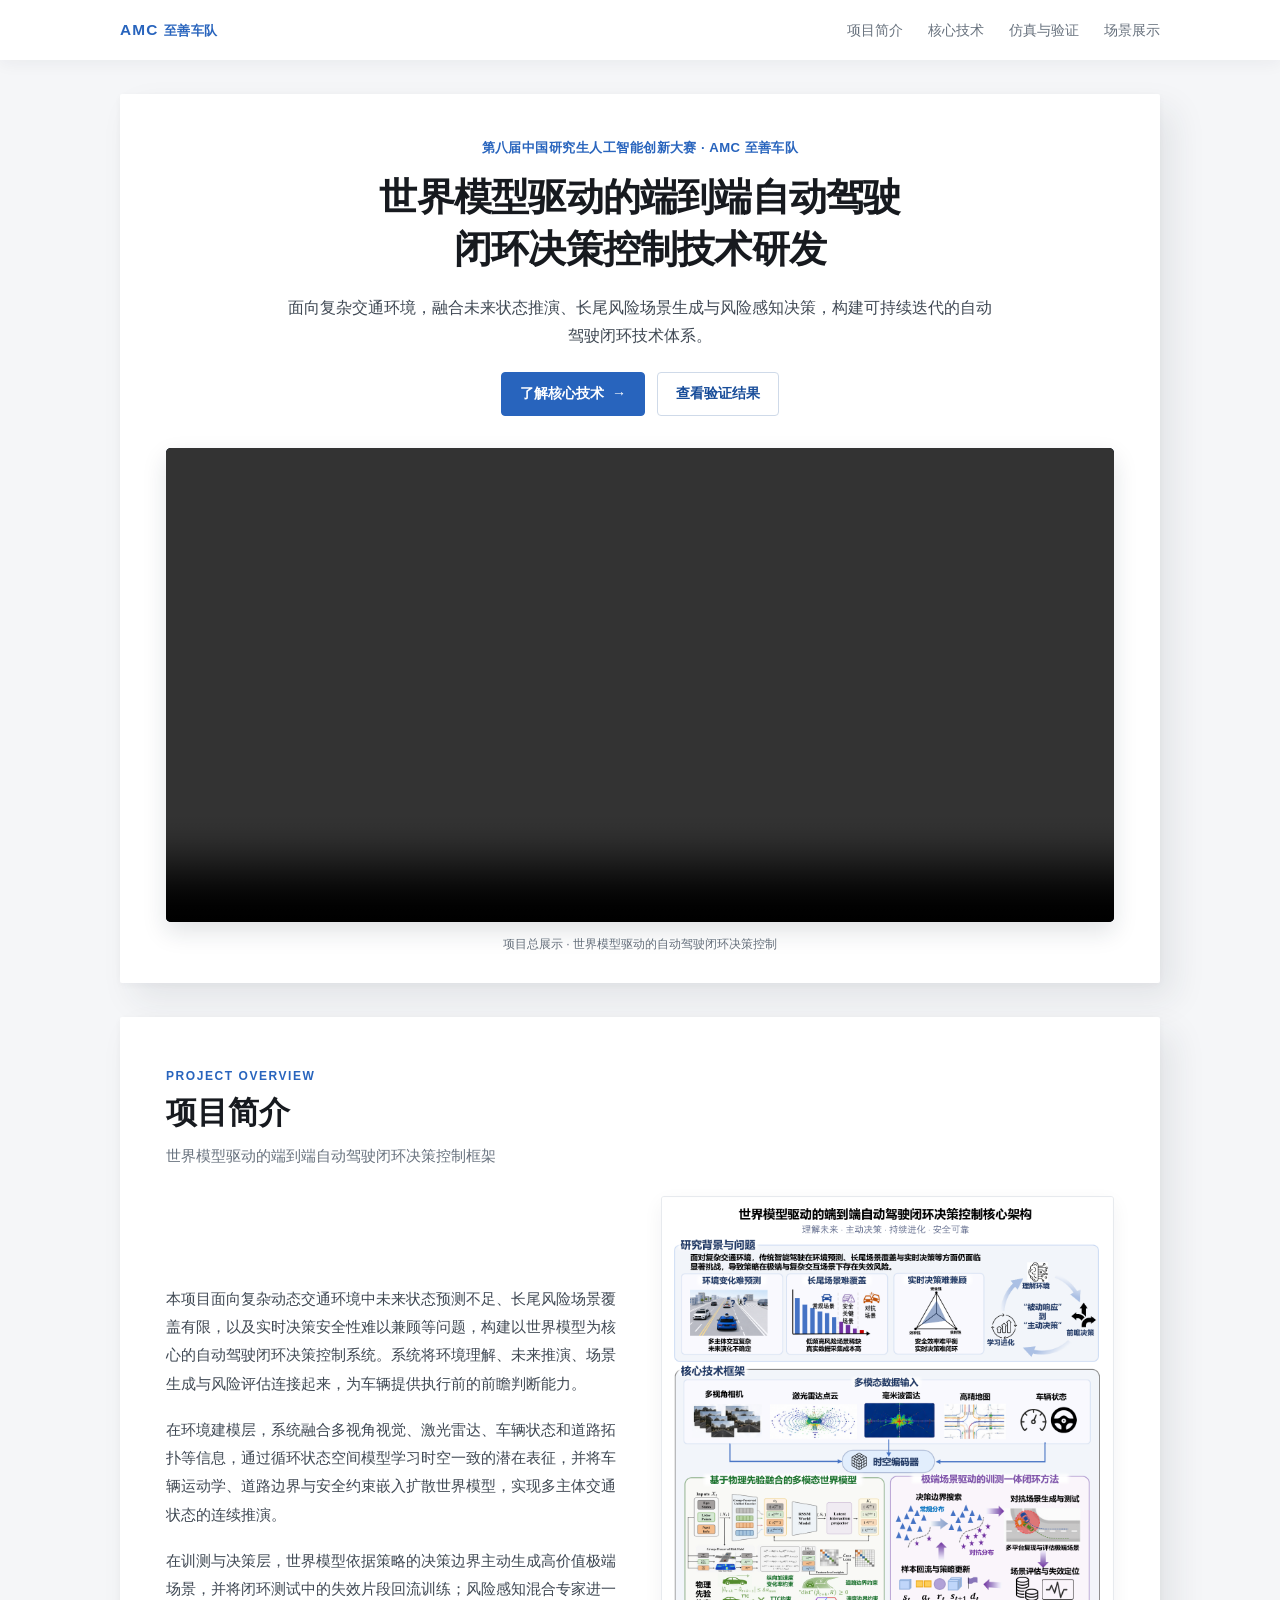
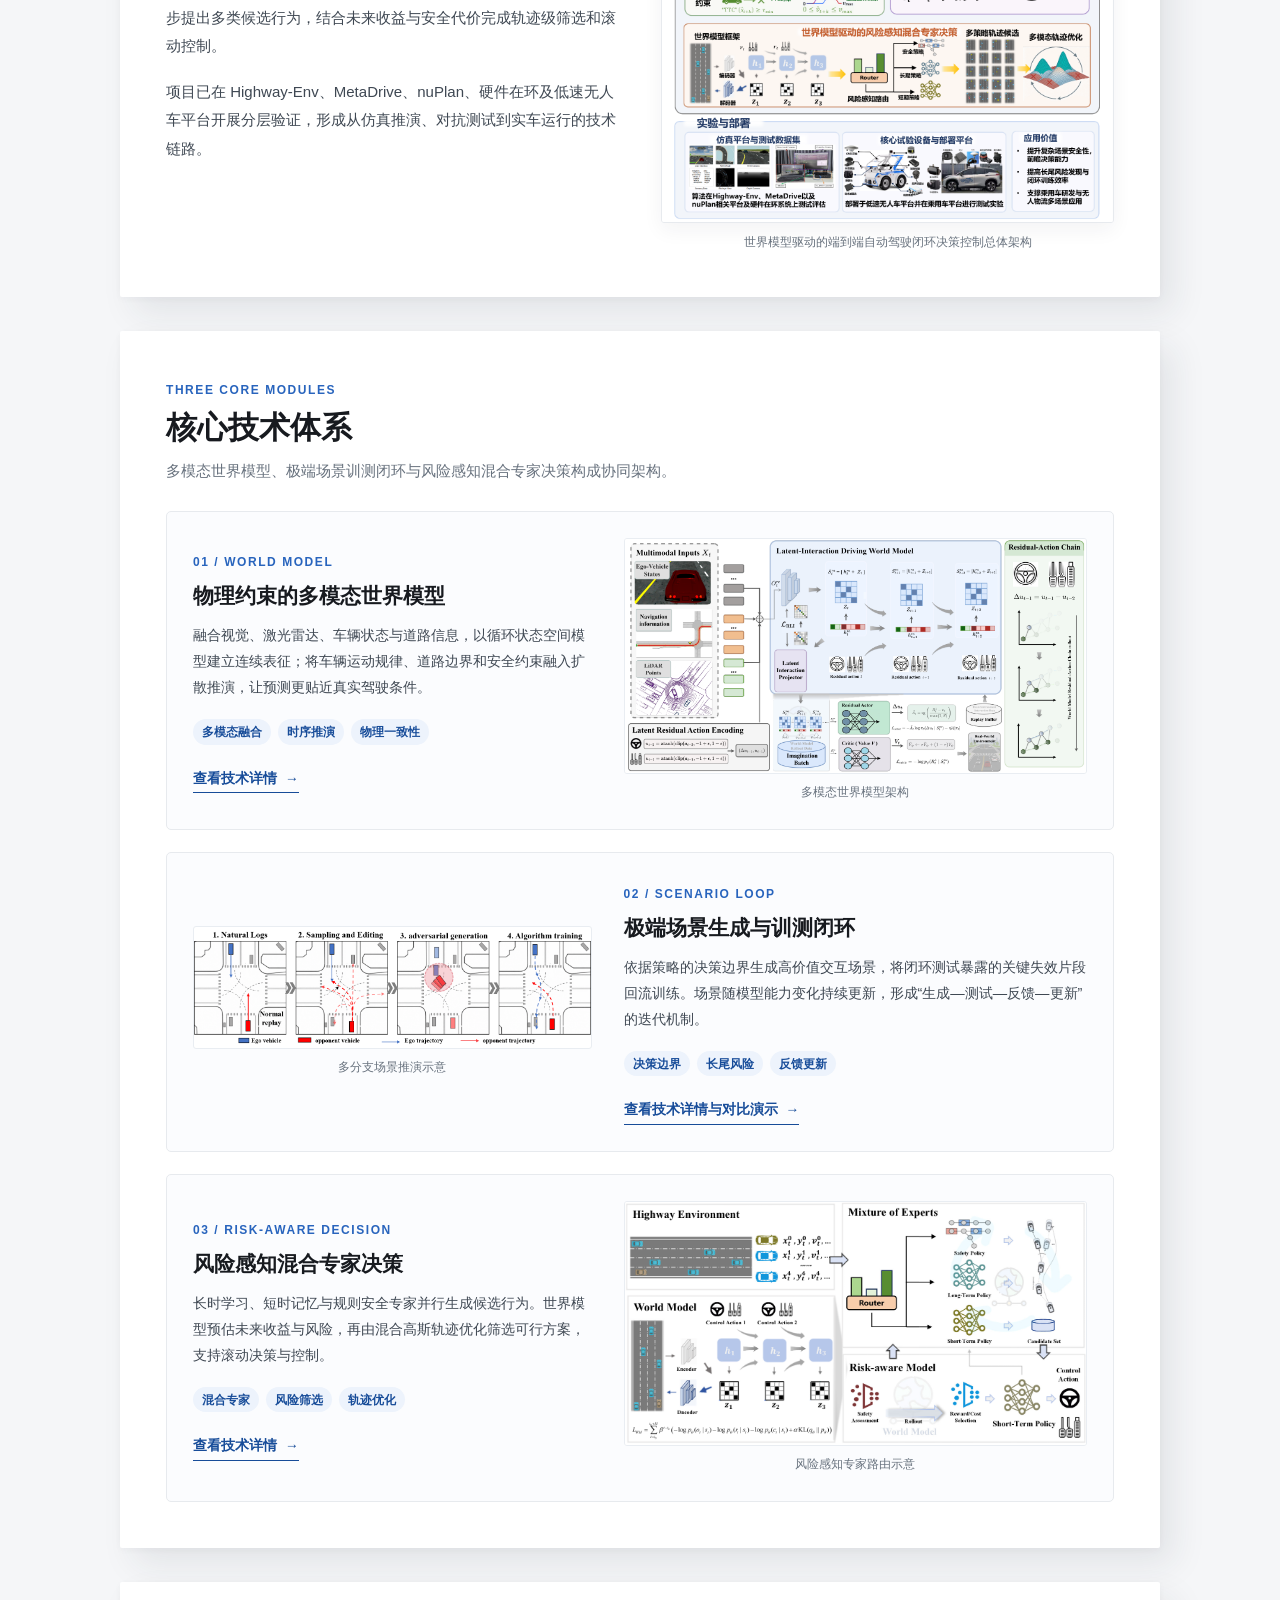
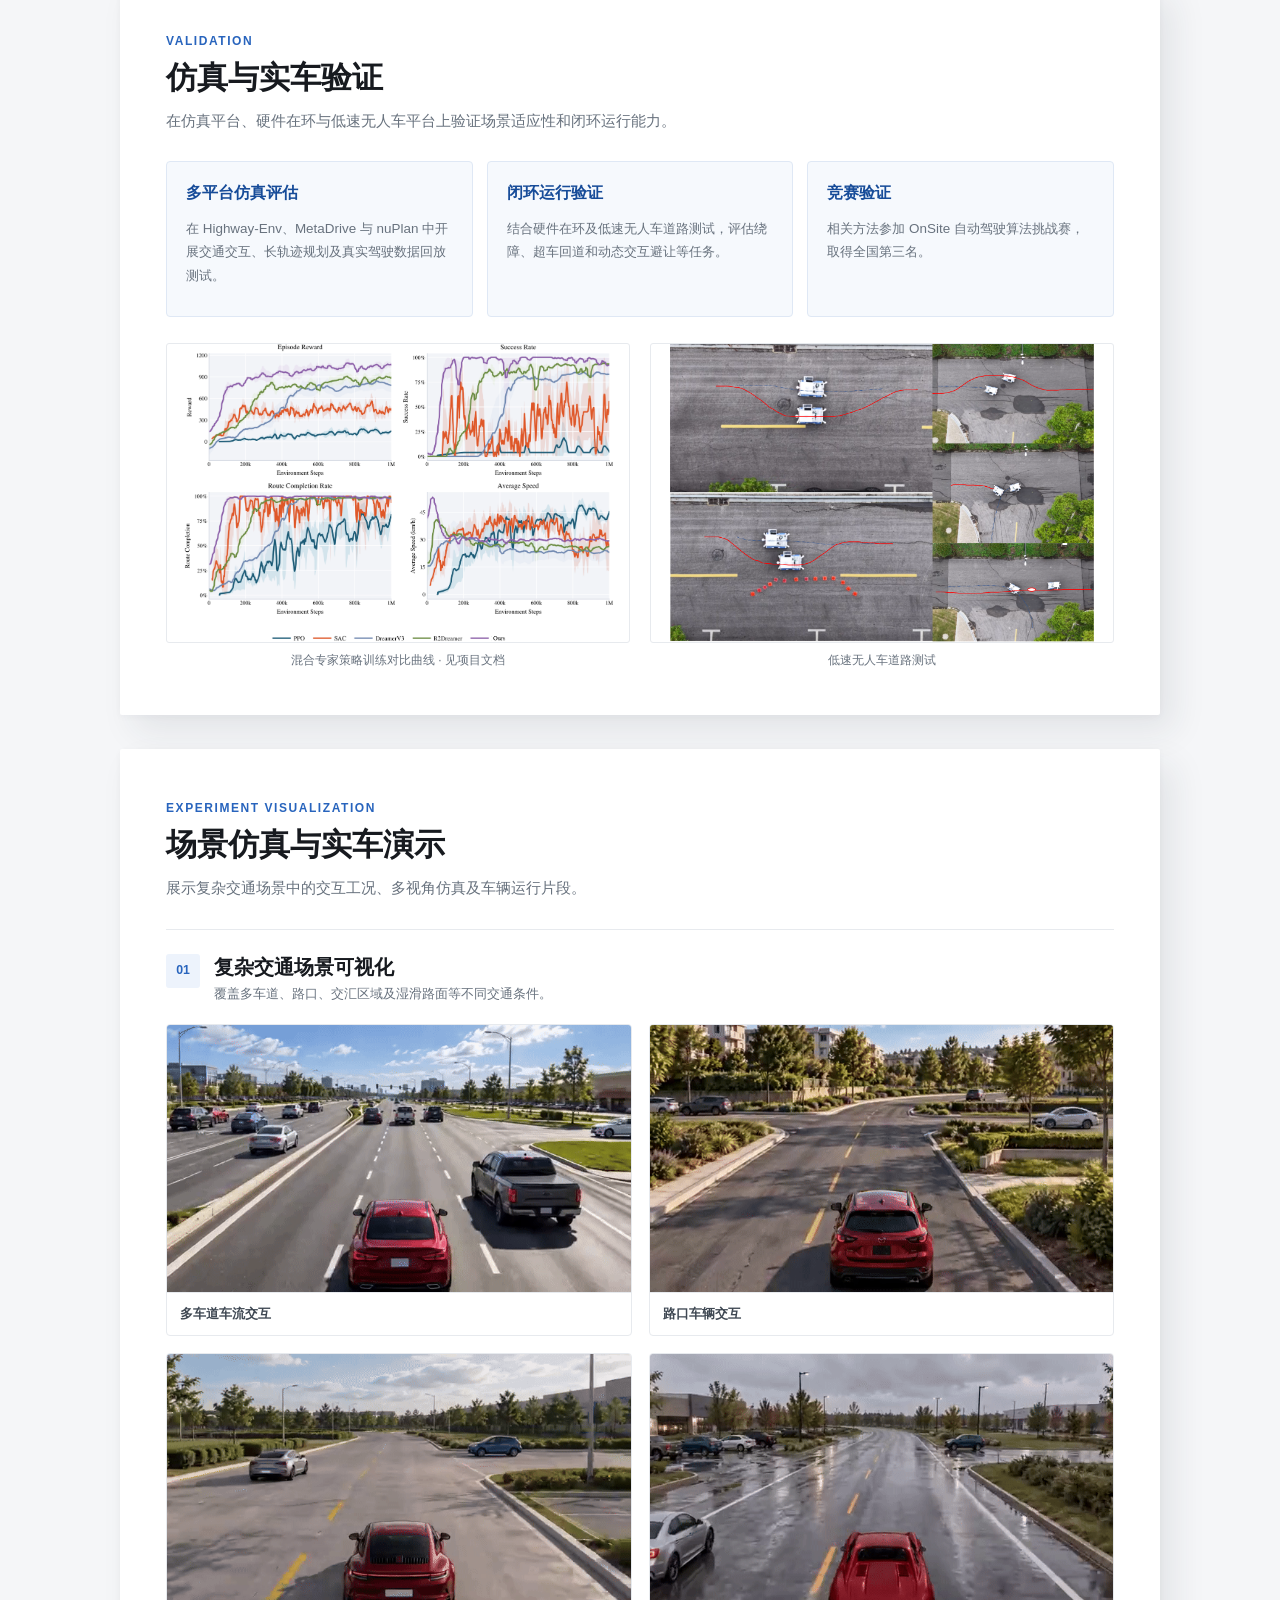
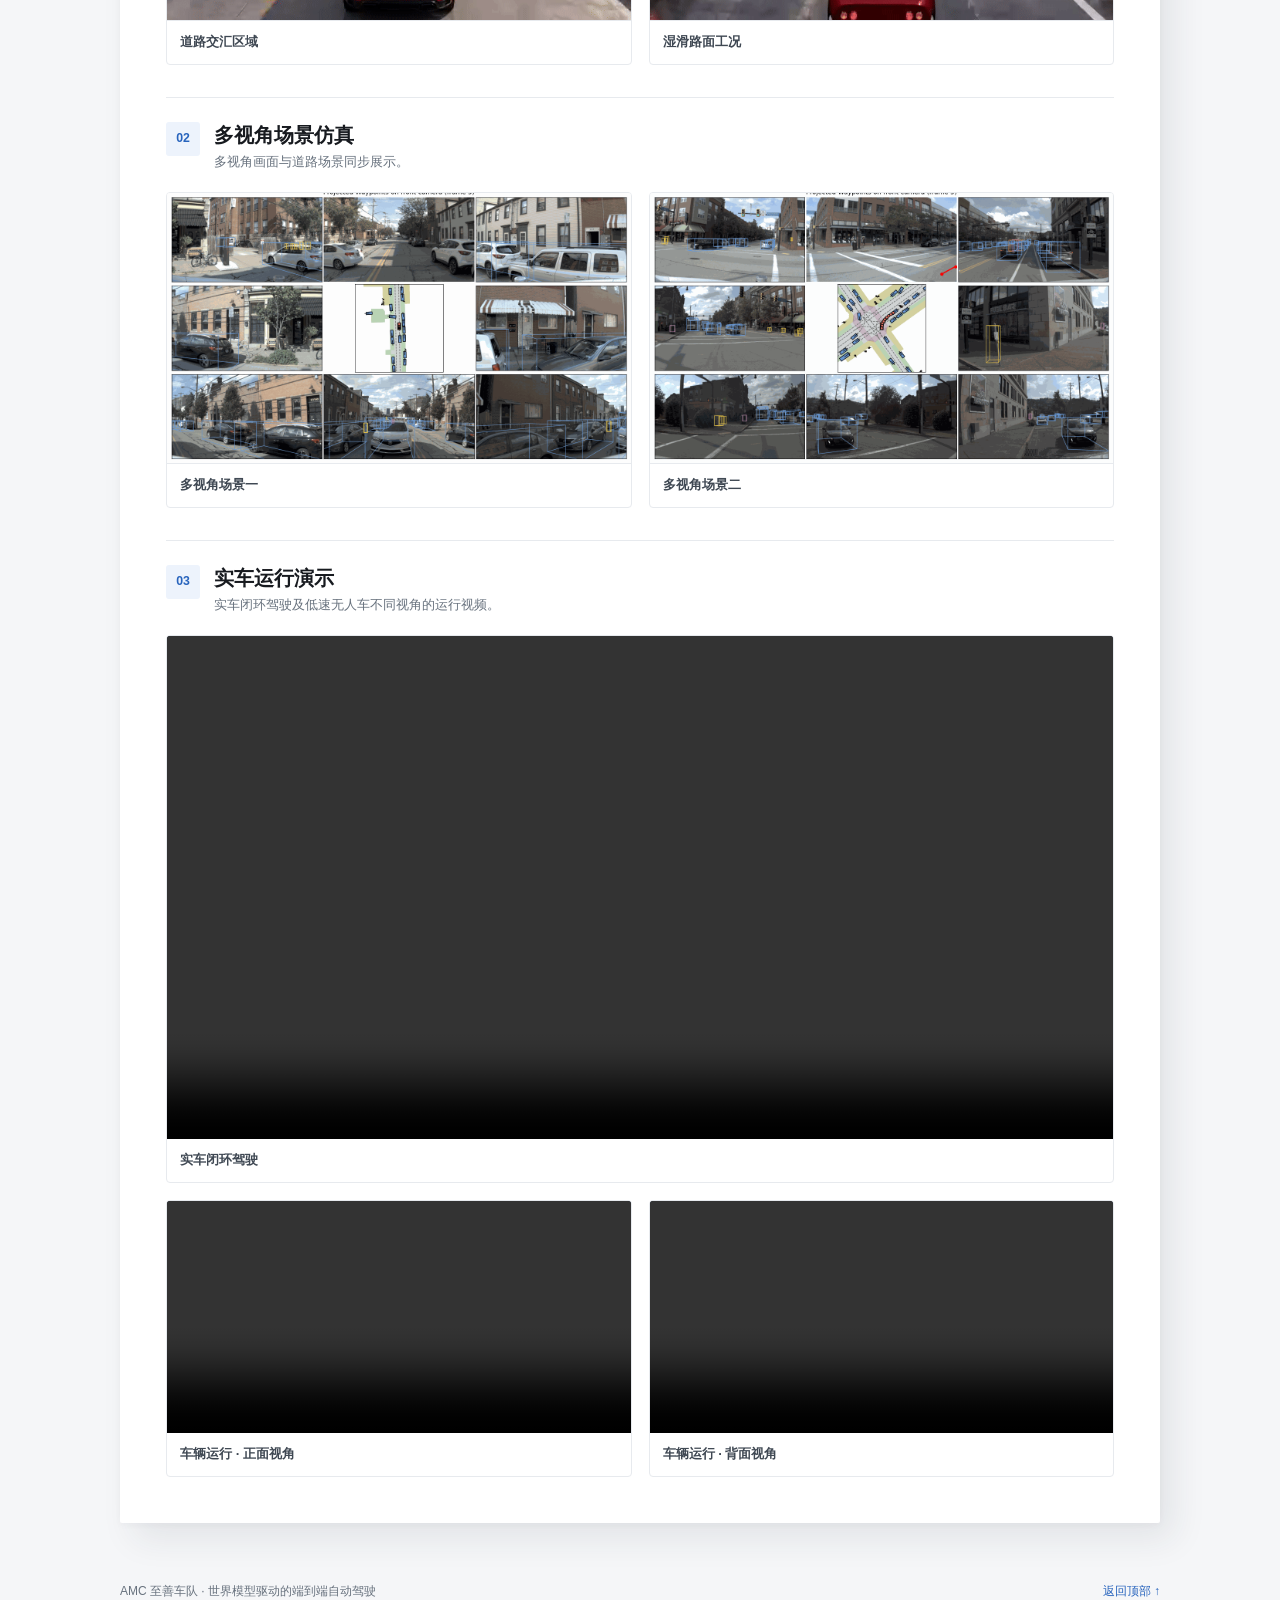
==== commit c239fa08: "Refine project showcase and add core module pages" ====
--- a/docs/index.html
+++ b/docs/index.html
@@ -7,14 +7,14 @@
   <meta name="theme-color" content="#f5f6f8">
   <title>世界模型驱动的端到端自动驾驶｜AMC 至善车队</title>
   <link rel="icon" href="./assets/images/favicon.svg" type="image/svg+xml">
-  <link rel="stylesheet" href="./assets/css/style.css?v=20261013-2">
+  <link rel="stylesheet" href="./assets/css/style.css?v=20261014">
 </head>
 <body>
   <header class="site-header">
     <div class="nav-container">
       <a class="brand" href="#top" aria-label="返回页面顶部">AMC <span>至善车队</span></a>
       <nav class="nav-links" aria-label="页面导航">
-        <a href="#overview">项目简介</a><a href="#modules">核心技术</a><a href="#results">验证结果</a><a href="#demos">演示视频</a>
+        <a href="#overview">项目简介</a><a href="#modules">核心技术</a><a href="#results">仿真与验证</a><a href="#demos">场景展示</a>
       </nav>
     </div>
   </header>
@@ -24,18 +24,14 @@
       <div class="hero-copy">
         <p class="project-label">第八届中国研究生人工智能创新大赛 · AMC 至善车队</p>
         <h1 id="project-title">世界模型驱动的端到端自动驾驶<br>闭环决策控制技术研发</h1>
-      </div>
-      <div class="hero-video-wrap">
-        <video class="hero-video" autoplay muted loop playsinline controls preload="metadata" aria-label="MetaDrive 强化学习长轨迹规划完整演示"><source src="./assets/gifs/video/metadrive-long-horizon.mp4" type="video/mp4">您的浏览器暂不支持视频播放。</video>
-      </div>
-      <div class="hero-footer">
-        <p class="video-caption">MetaDrive 强化学习长轨迹规划 · 完整演示</p>
-        <p class="hero-summary">面向复杂交通环境的未来状态推演、长尾风险场景生成与实时安全决策。</p>
+        <p class="hero-summary">面向复杂交通环境，融合未来状态推演、长尾风险场景生成与风险感知决策，构建可持续迭代的自动驾驶闭环技术体系。</p>
         <div class="hero-actions">
-          <a class="resource-button primary" href="#modules">了解核心技术 <span aria-hidden="true">↗</span></a>
+          <a class="resource-button primary" href="#modules">了解核心技术 <span aria-hidden="true">→</span></a>
           <a class="resource-button" href="#results">查看验证结果</a>
         </div>
       </div>
+      <div class="hero-video-wrap"><video class="hero-video" controls playsinline preload="metadata" aria-label="项目总展示介绍视频"><source src="./assets/gifs/project-overview.mp4" type="video/mp4">您的浏览器暂不支持视频播放。</video></div>
+      <p class="hero-video-caption">项目总展示 · 世界模型驱动的自动驾驶闭环决策控制</p>
     </section>
 
     <section class="content-panel" id="overview" aria-labelledby="overview-title">
@@ -54,35 +50,46 @@
     <section class="content-panel" id="modules" aria-labelledby="modules-title">
       <div class="section-heading"><span class="eyebrow">THREE CORE MODULES</span><h2 id="modules-title">核心技术体系</h2><p>多模态世界模型、极端场景训测闭环与风险感知混合专家决策构成协同架构。</p></div>
       <div class="module-list">
-        <article class="module-card"><div class="module-text"><span class="module-number">01 / WORLD MODEL</span><h3>物理约束的多模态世界模型</h3><p>融合视觉、激光雷达、车辆状态与道路信息，以循环状态空间模型建立连续表征；将车辆运动规律、道路边界和安全约束融入扩散推演，让预测更贴近真实驾驶条件。</p><div class="keyword-row"><span>多模态融合</span><span>时序推演</span><span>物理一致性</span></div></div><figure><img src="./assets/figures/world-model.png" alt="多模态输入、潜在状态推演及闭环控制组成的世界模型架构" loading="lazy"><figcaption>多模态世界模型架构</figcaption></figure></article>
-        <article class="module-card"><div class="module-text"><span class="module-number">02 / SCENARIO LOOP</span><h3>极端场景生成与训测闭环</h3><p>依据策略的决策边界生成高价值交互场景，将闭环测试暴露的关键失效片段回流训练。场景随模型能力变化持续更新，形成“生成—测试—反馈—更新”的迭代机制。</p><div class="keyword-row"><span>决策边界</span><span>长尾风险</span><span>反馈更新</span></div></div><figure><img src="./assets/figures/scenario-branches.png" alt="交通场景从常规状态演变为复杂交互的多分支示意" loading="lazy"><figcaption>多分支场景推演示意</figcaption></figure></article>
-        <article class="module-card"><div class="module-text"><span class="module-number">03 / RISK-AWARE DECISION</span><h3>风险感知混合专家决策</h3><p>长时学习、短时记忆与规则安全专家并行生成候选行为。世界模型预估未来收益与风险，再由混合高斯轨迹优化筛选可行方案，支持滚动决策与控制。</p><div class="keyword-row"><span>混合专家</span><span>风险筛选</span><span>轨迹优化</span></div></div><figure><img src="./assets/figures/expert-decision.png" alt="风险路由选择不同驾驶专家并结合世界模型评估候选行为" loading="lazy"><figcaption>风险感知专家路由示意</figcaption></figure></article>
+        <article class="module-card"><div class="module-text"><span class="module-number">01 / WORLD MODEL</span><h3>物理约束的多模态世界模型</h3><p>融合视觉、激光雷达、车辆状态与道路信息，以循环状态空间模型建立连续表征；将车辆运动规律、道路边界和安全约束融入扩散推演，让预测更贴近真实驾驶条件。</p><div class="keyword-row"><span>多模态融合</span><span>时序推演</span><span>物理一致性</span></div><a class="module-link" href="./world-model.html">查看技术详情 <span aria-hidden="true">→</span></a></div><figure><img src="./assets/figures/world-model.png" alt="多模态输入、潜在状态推演及闭环控制组成的世界模型架构" loading="lazy"><figcaption>多模态世界模型架构</figcaption></figure></article>
+        <article class="module-card"><div class="module-text"><span class="module-number">02 / SCENARIO LOOP</span><h3>极端场景生成与训测闭环</h3><p>依据策略的决策边界生成高价值交互场景，将闭环测试暴露的关键失效片段回流训练。场景随模型能力变化持续更新，形成“生成—测试—反馈—更新”的迭代机制。</p><div class="keyword-row"><span>决策边界</span><span>长尾风险</span><span>反馈更新</span></div><a class="module-link" href="./scenario-loop.html">查看技术详情与对比演示 <span aria-hidden="true">→</span></a></div><figure><img src="./assets/figures/scenario-branches.png" alt="交通场景从常规状态演变为复杂交互的多分支示意" loading="lazy"><figcaption>多分支场景推演示意</figcaption></figure></article>
+        <article class="module-card"><div class="module-text"><span class="module-number">03 / RISK-AWARE DECISION</span><h3>风险感知混合专家决策</h3><p>长时学习、短时记忆与规则安全专家并行生成候选行为。世界模型预估未来收益与风险，再由混合高斯轨迹优化筛选可行方案，支持滚动决策与控制。</p><div class="keyword-row"><span>混合专家</span><span>风险筛选</span><span>轨迹优化</span></div><a class="module-link" href="./risk-decision.html">查看技术详情 <span aria-hidden="true">→</span></a></div><figure><img src="./assets/figures/expert-decision.png" alt="风险路由选择不同驾驶专家并结合世界模型评估候选行为" loading="lazy"><figcaption>风险感知专家路由示意</figcaption></figure></article>
       </div>
     </section>
 
     <section class="content-panel" id="results" aria-labelledby="results-title">
-      <div class="section-heading"><span class="eyebrow">VALIDATION</span><h2 id="results-title">仿真与实车验证</h2><p>覆盖仿真平台、硬件在环与低速无人车的分层验证。</p></div>
-      <div class="result-grid"><div class="result-card"><strong>3</strong><span>类仿真与数据平台</span><p>Highway-Env、MetaDrive、nuPlan，覆盖高速交互、开放道路仿真与真实驾驶数据回放。</p></div><div class="result-card"><strong>闭环</strong><span>软硬件验证</span><p>完成仿真、硬件在环及低速无人车测试，覆盖绕障、超车回道和动态交互避让。</p></div><div class="result-card"><strong>全国第三名</strong><span>OnSite 自动驾驶算法挑战赛</span><p>相关方法已应用于自动驾驶算法挑战赛，成绩见项目文档。</p></div></div>
-      <figure class="result-chart"><img src="./assets/figures/training-curves.png" alt="混合专家强化学习策略与对照方法的训练曲线" loading="lazy"><figcaption>混合专家策略训练对比曲线 · 见项目文档</figcaption></figure>
+      <div class="section-heading"><span class="eyebrow">VALIDATION</span><h2 id="results-title">仿真与实车验证</h2><p>在仿真平台、硬件在环与低速无人车平台上验证场景适应性和闭环运行能力。</p></div>
+      <div class="result-grid">
+        <div class="result-card"><h3>多平台仿真评估</h3><p>在 Highway-Env、MetaDrive 与 nuPlan 中开展交通交互、长轨迹规划及真实驾驶数据回放测试。</p></div>
+        <div class="result-card"><h3>闭环运行验证</h3><p>结合硬件在环及低速无人车道路测试，评估绕障、超车回道和动态交互避让等任务。</p></div>
+        <div class="result-card"><h3>竞赛验证</h3><p>相关方法参加 OnSite 自动驾驶算法挑战赛，取得全国第三名。</p></div>
+      </div>
+      <div class="result-visuals">
+        <figure><img src="./assets/figures/training-curves.png" alt="混合专家强化学习策略与对照方法的训练曲线" loading="lazy"><figcaption>混合专家策略训练对比曲线 · 见项目文档</figcaption></figure>
+        <figure><img src="./assets/figures/road-test.png" alt="低速无人车道路测试画面与轨迹" loading="lazy"><figcaption>低速无人车道路测试</figcaption></figure>
+      </div>
     </section>
 
     <section class="content-panel" id="demos" aria-labelledby="demos-title">
-      <div class="section-heading"><span class="eyebrow">EXPERIMENT VISUALIZATION</span><h2 id="demos-title">实验可视化与实车演示</h2><p>对抗场景生成、视角场景仿真及车辆闭环运行的代表性片段。</p></div>
+      <div class="section-heading"><span class="eyebrow">EXPERIMENT VISUALIZATION</span><h2 id="demos-title">场景仿真与实车演示</h2><p>展示复杂交通场景中的交互工况、多视角仿真及车辆运行片段。</p></div>
 
       <div class="demo-group">
-        <div class="demo-group-heading"><span class="demo-index">01</span><div><h3>对抗场景生成可视化</h3><p>原始场景回放与对抗生成结果并列展示。</p></div></div>
-        <div class="scenario-case"><h4>场景一</h4><div class="scenario-pair"><figure class="media-card"><img src="./assets/gifs/scenario_demo_03_logged.gif" alt="场景一原始交通回放" loading="lazy"><figcaption>原始场景</figcaption></figure><figure class="media-card"><img src="./assets/gifs/scenario_demo_03_generated.gif" alt="场景一对抗生成结果" loading="lazy"><figcaption>对抗生成场景</figcaption></figure></div></div>
-        <div class="scenario-case"><h4>场景二</h4><div class="scenario-pair"><figure class="media-card"><img src="./assets/gifs/scenario_demo_05_logged.gif" alt="场景二原始交通回放" loading="lazy"><figcaption>原始场景</figcaption></figure><figure class="media-card"><img src="./assets/gifs/scenario_demo_05_generated.gif" alt="场景二对抗生成结果" loading="lazy"><figcaption>对抗生成场景</figcaption></figure></div></div>
+        <div class="demo-group-heading"><span class="demo-index">01</span><div><h3>复杂交通场景可视化</h3><p>覆盖多车道、路口、交汇区域及湿滑路面等不同交通条件。</p></div></div>
+        <div class="real-scene-grid">
+          <figure class="media-card"><img src="./assets/gifs/real_video_1.gif" alt="多车道车流中的自动驾驶交通场景" loading="lazy"><figcaption>多车道车流交互</figcaption></figure>
+          <figure class="media-card"><img src="./assets/gifs/real_video_2.gif" alt="路口车辆交互场景" loading="lazy"><figcaption>路口车辆交互</figcaption></figure>
+          <figure class="media-card"><img src="./assets/gifs/real_video_3.gif" alt="道路交汇区域的车辆交互场景" loading="lazy"><figcaption>道路交汇区域</figcaption></figure>
+          <figure class="media-card"><img src="./assets/gifs/real_video_4.gif" alt="湿滑路面上的车辆交互场景" loading="lazy"><figcaption>湿滑路面工况</figcaption></figure>
+        </div>
       </div>
 
       <div class="demo-group">
-        <div class="demo-group-heading"><span class="demo-index">02</span><div><h3>视角场景仿真</h3><p>多视角画面与道路场景同步展示。</p></div></div>
+        <div class="demo-group-heading"><span class="demo-index">02</span><div><h3>多视角场景仿真</h3><p>多视角画面与道路场景同步展示。</p></div></div>
         <div class="simulation-grid"><figure class="media-card"><img src="./assets/gifs/video/multi-view-1.gif" alt="多视角场景仿真第一组" loading="lazy"><figcaption>多视角场景一</figcaption></figure><figure class="media-card"><img src="./assets/gifs/video/multi-view-2.gif" alt="多视角场景仿真第二组" loading="lazy"><figcaption>多视角场景二</figcaption></figure></div>
       </div>
 
       <div class="demo-group">
-        <div class="demo-group-heading"><span class="demo-index">03</span><div><h3>实车演示</h3><p>道路测试画面与车辆运行视频。</p></div></div>
-        <div class="vehicle-grid"><figure class="media-card"><img src="./assets/figures/road-test.png" alt="低速无人车道路测试画面与轨迹" loading="lazy"><figcaption>低速无人车道路测试</figcaption></figure><figure class="media-card"><video controls playsinline preload="none" aria-label="实车自动驾驶闭环演示"><source src="./assets/gifs/video/aion-vehicle-demo.mp4" type="video/mp4"></video><figcaption>实车闭环驾驶</figcaption></figure><figure class="media-card"><video controls playsinline preload="none" aria-label="车辆正面视角演示"><source src="./assets/gifs/video/postal-front.mp4" type="video/mp4"></video><figcaption>车辆运行 · 正面视角</figcaption></figure><figure class="media-card"><video controls playsinline preload="none" aria-label="车辆背面视角演示"><source src="./assets/gifs/video/postal-rear.mp4" type="video/mp4"></video><figcaption>车辆运行 · 背面视角</figcaption></figure></div>
+        <div class="demo-group-heading"><span class="demo-index">03</span><div><h3>实车运行演示</h3><p>实车闭环驾驶及低速无人车不同视角的运行视频。</p></div></div>
+        <div class="vehicle-grid"><figure class="media-card vehicle-featured"><video controls playsinline preload="none" aria-label="实车自动驾驶闭环演示"><source src="./assets/gifs/video/aion-vehicle-demo.mp4" type="video/mp4"></video><figcaption>实车闭环驾驶</figcaption></figure><figure class="media-card"><video controls playsinline preload="none" aria-label="车辆正面视角演示"><source src="./assets/gifs/video/postal-front.mp4" type="video/mp4"></video><figcaption>车辆运行 · 正面视角</figcaption></figure><figure class="media-card"><video controls playsinline preload="none" aria-label="车辆背面视角演示"><source src="./assets/gifs/video/postal-rear.mp4" type="video/mp4"></video><figcaption>车辆运行 · 背面视角</figcaption></figure></div>
       </div>
     </section>
   </main>
--- a/docs/assets/css/style.css
+++ b/docs/assets/css/style.css
@@ -84,3 +84,53 @@
   .hero-video{width:100%;height:auto;aspect-ratio:auto}
   .demo-group-heading{gap:10px}
 }
+
+/* Project overview and detail pages */
+.hero-copy{padding-bottom:32px}
+.hero-copy .hero-summary{margin-top:20px}
+.hero-copy .hero-actions{margin-top:22px}
+.hero-video-caption{padding:12px 24px 28px;color:var(--muted);font-size:.77rem;text-align:center}
+.module-link{display:inline-flex;align-items:center;gap:8px;margin-top:22px;color:var(--accent-dark);font-size:.86rem;font-weight:700;border-bottom:1px solid currentColor;padding-bottom:2px}
+.module-link:hover{color:var(--accent)}
+.result-card{min-height:156px}
+.result-card h3{color:var(--accent-dark);font-size:1rem;line-height:1.4}
+.result-card p{margin-top:12px;font-size:.84rem;line-height:1.75}
+.result-visuals{align-items:start}
+.result-visuals figure{min-width:0}
+.result-visuals img{height:300px;object-fit:contain}
+.result-visuals figcaption{line-height:1.5}
+.real-scene-grid{display:grid;grid-template-columns:repeat(2,minmax(0,1fr));gap:17px}
+.real-scene-grid img{width:100%;aspect-ratio:640/368;object-fit:contain}
+.vehicle-featured{grid-column:1/-1}
+.vehicle-featured video{width:100%;height:auto;max-height:none;aspect-ratio:16/8.5;object-fit:contain}
+.detail-page{margin-top:34px}
+.detail-panel{margin-top:0}
+.back-link{display:inline-block;color:var(--accent-dark);font-size:.83rem;font-weight:700}
+.detail-intro{max-width:770px;margin:28px 0 30px}
+.detail-intro h1{margin:7px 0 15px;font-size:clamp(1.85rem,3vw,2.5rem);line-height:1.3}
+.detail-intro p{color:var(--body);font-size:1.02rem;line-height:1.85}
+.detail-figure{padding:20px;border:1px solid var(--line);border-radius:4px;background:#fbfcfe}
+.detail-figure img{width:100%;max-height:480px;object-fit:contain;margin:auto}
+.detail-figure figcaption{margin-top:10px;color:var(--muted);font-size:.78rem;text-align:center}
+.detail-sections{display:grid;grid-template-columns:repeat(3,minmax(0,1fr));gap:20px;margin-top:34px}
+.detail-sections:has(.detail-block:nth-child(2):last-child){grid-template-columns:repeat(2,minmax(0,1fr))}
+.detail-block{padding:23px 22px;border:1px solid var(--line);border-top:3px solid var(--accent);border-radius:4px;background:#fff}
+.detail-block h2{font-size:1.02rem;line-height:1.45}
+.detail-block p{margin-top:11px;color:var(--body);font-size:.87rem;line-height:1.82}
+.detail-gallery{margin-top:42px;padding-top:32px;border-top:1px solid var(--line)}
+.detail-gallery .scenario-case h3{margin:0 0 10px;font-size:.95rem}
+.detail-return{margin-top:36px}
+@media(max-width:760px){
+  .hero-video-caption{padding-bottom:24px}
+  .detail-page{margin-top:18px}
+  .detail-intro{margin-top:23px}
+  .detail-sections{grid-template-columns:1fr;gap:13px}
+  .detail-sections:has(.detail-block:nth-child(2):last-child){grid-template-columns:1fr}
+  .detail-figure{padding:10px}
+}
+@media(max-width:650px){
+  .real-scene-grid{grid-template-columns:1fr}
+  .vehicle-featured{grid-column:auto}
+  .vehicle-featured video{aspect-ratio:auto}
+  .result-visuals img{height:auto;max-height:360px}
+}
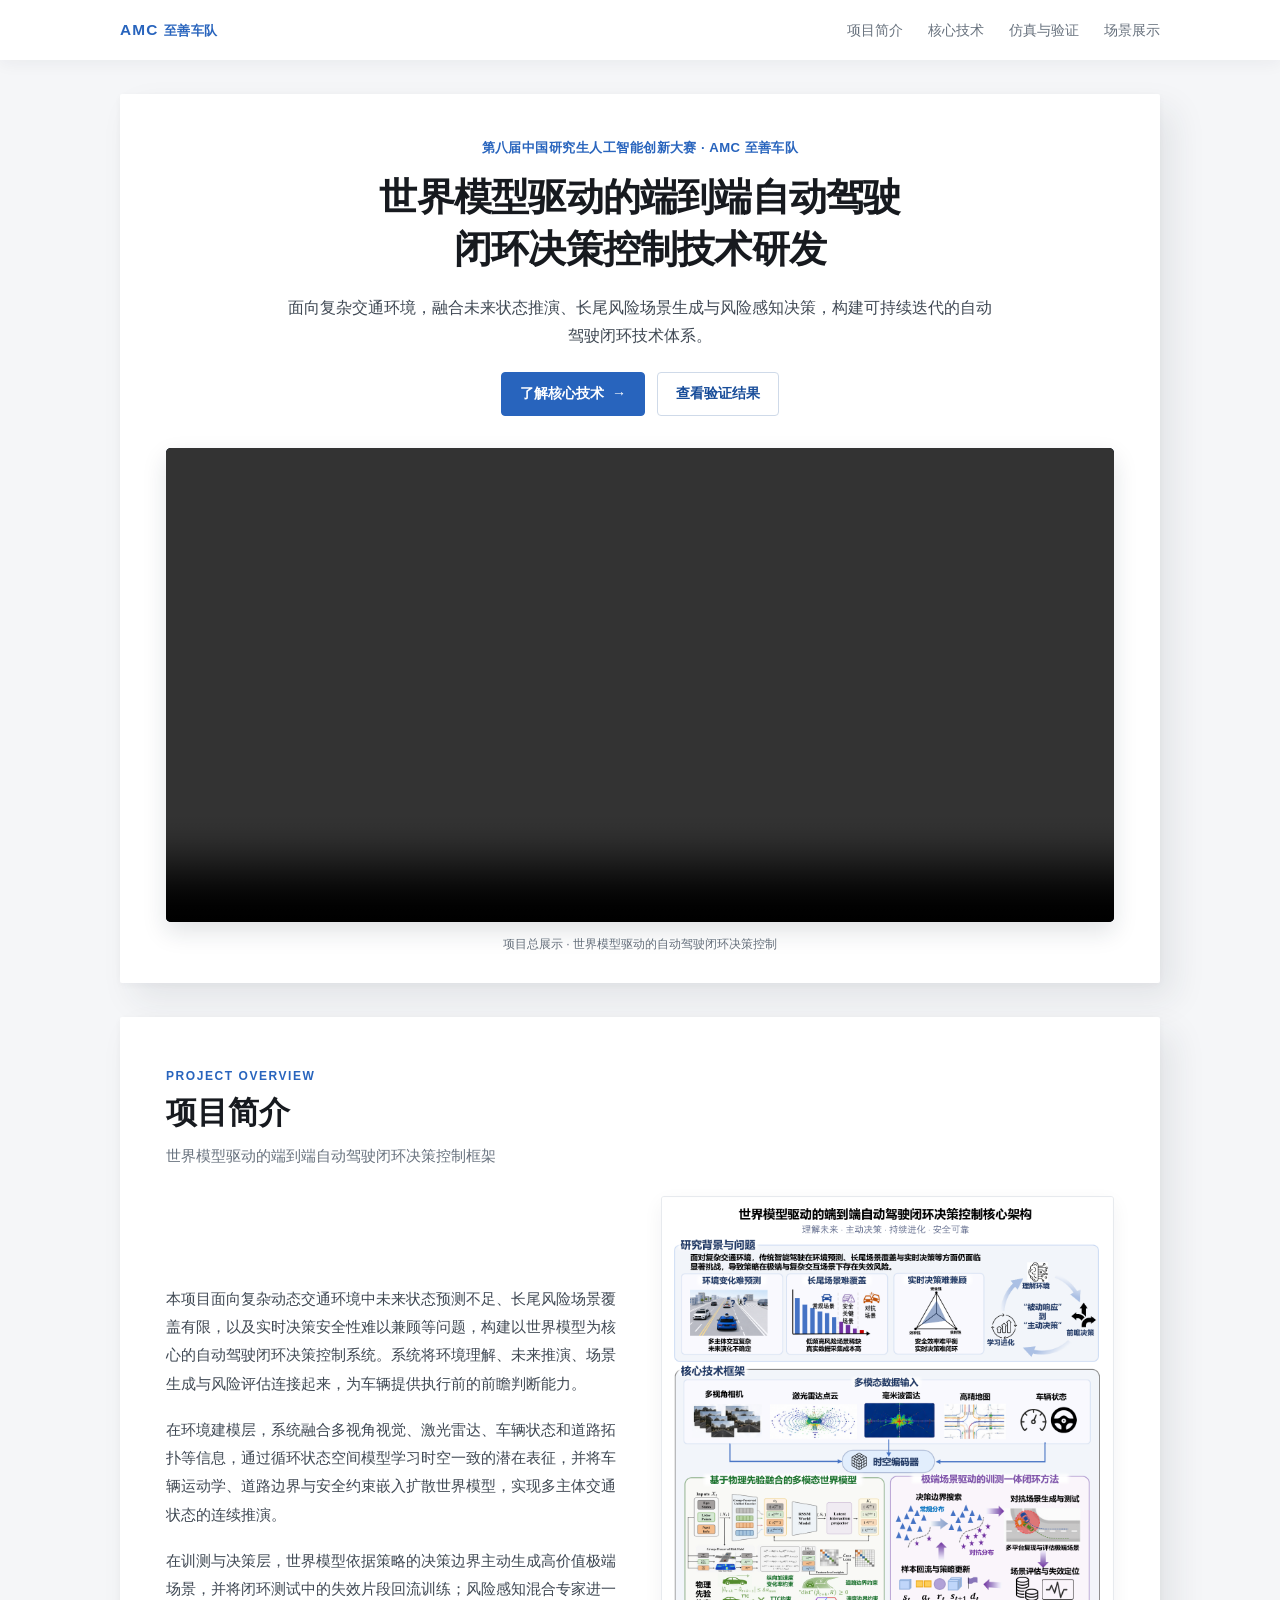
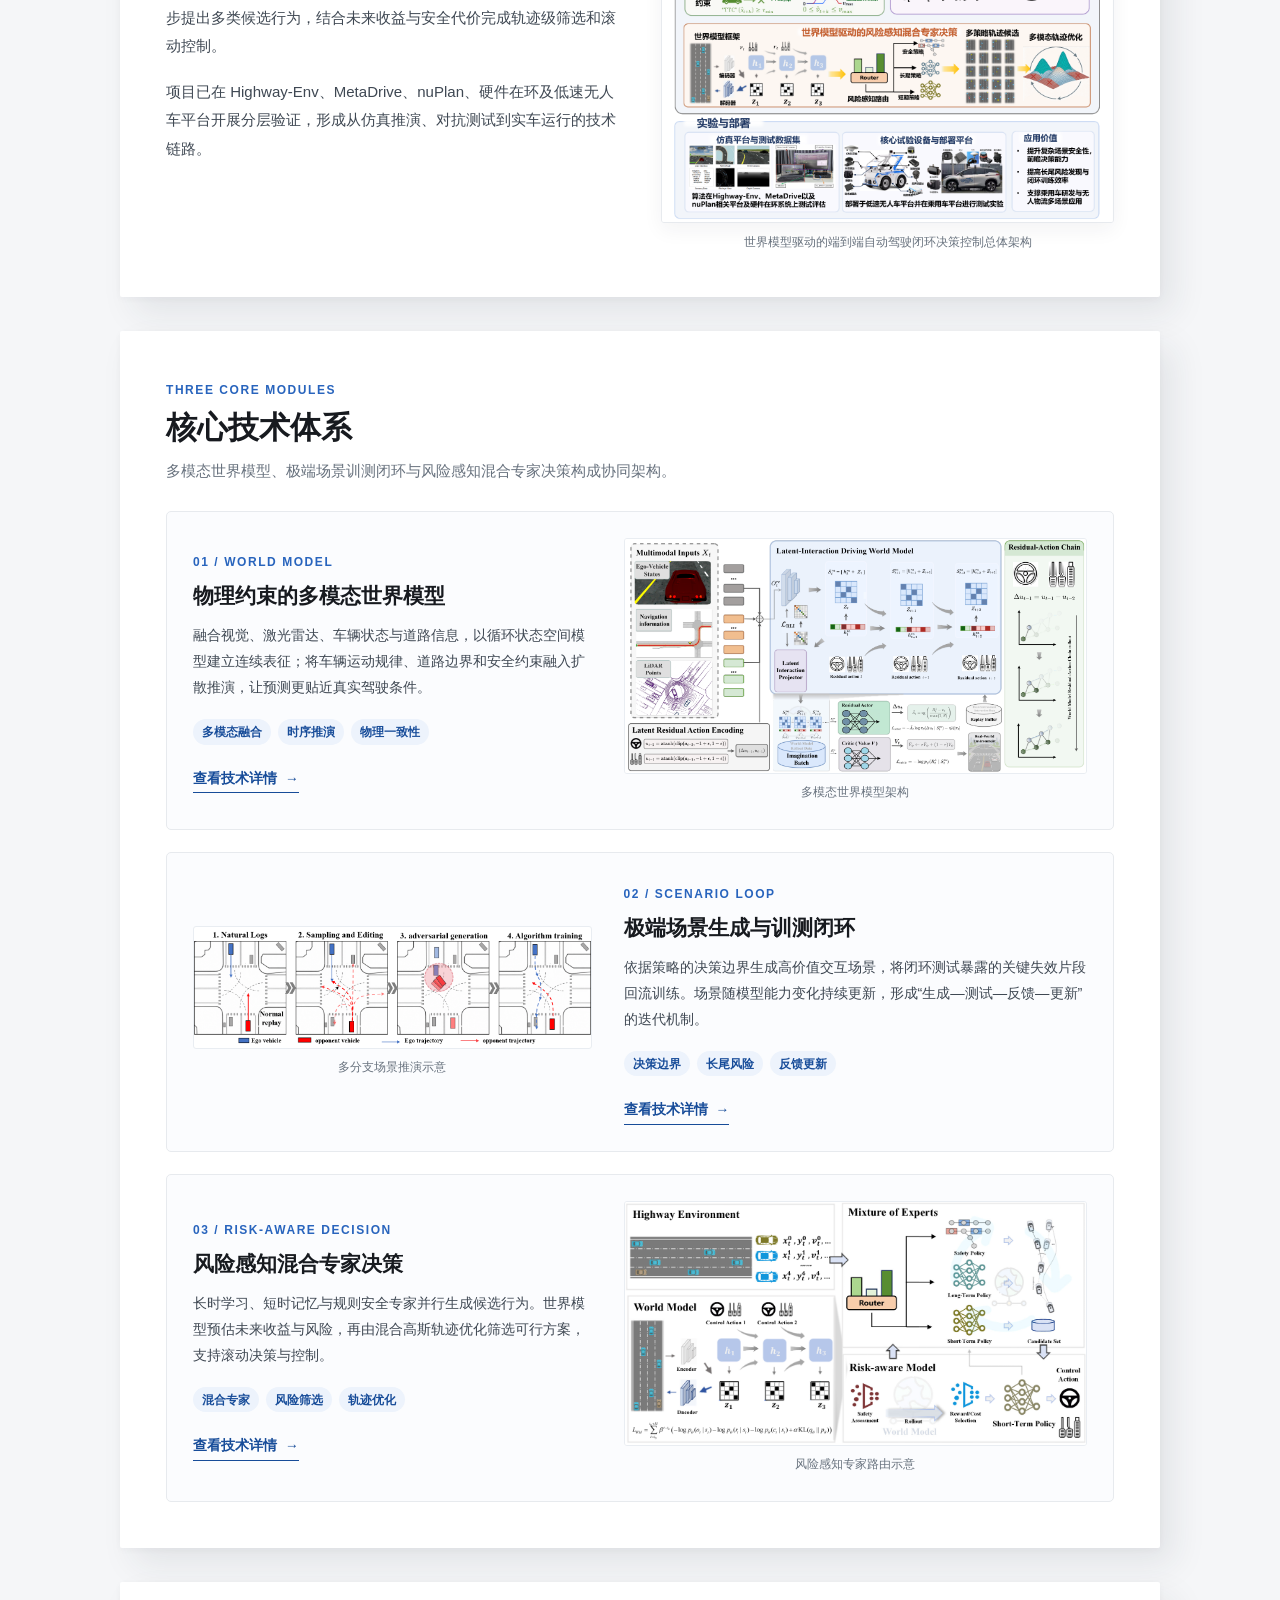
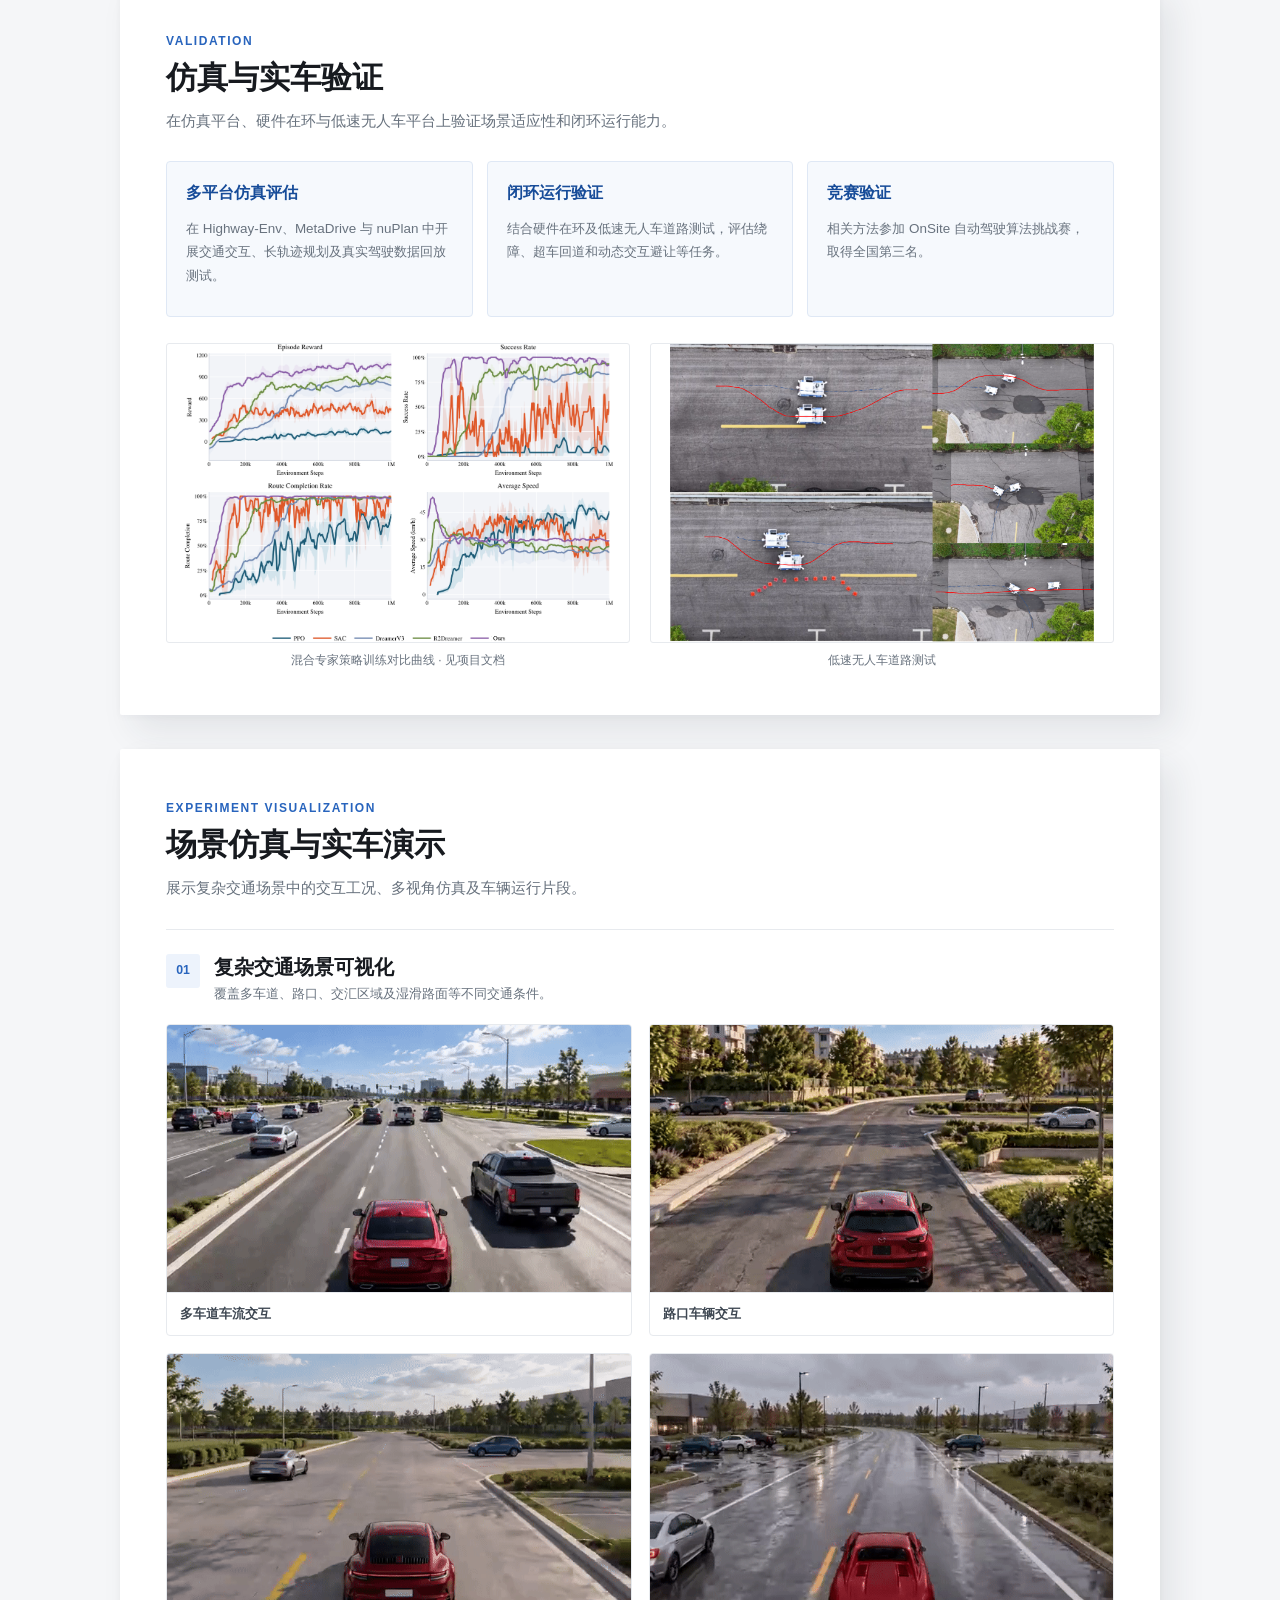
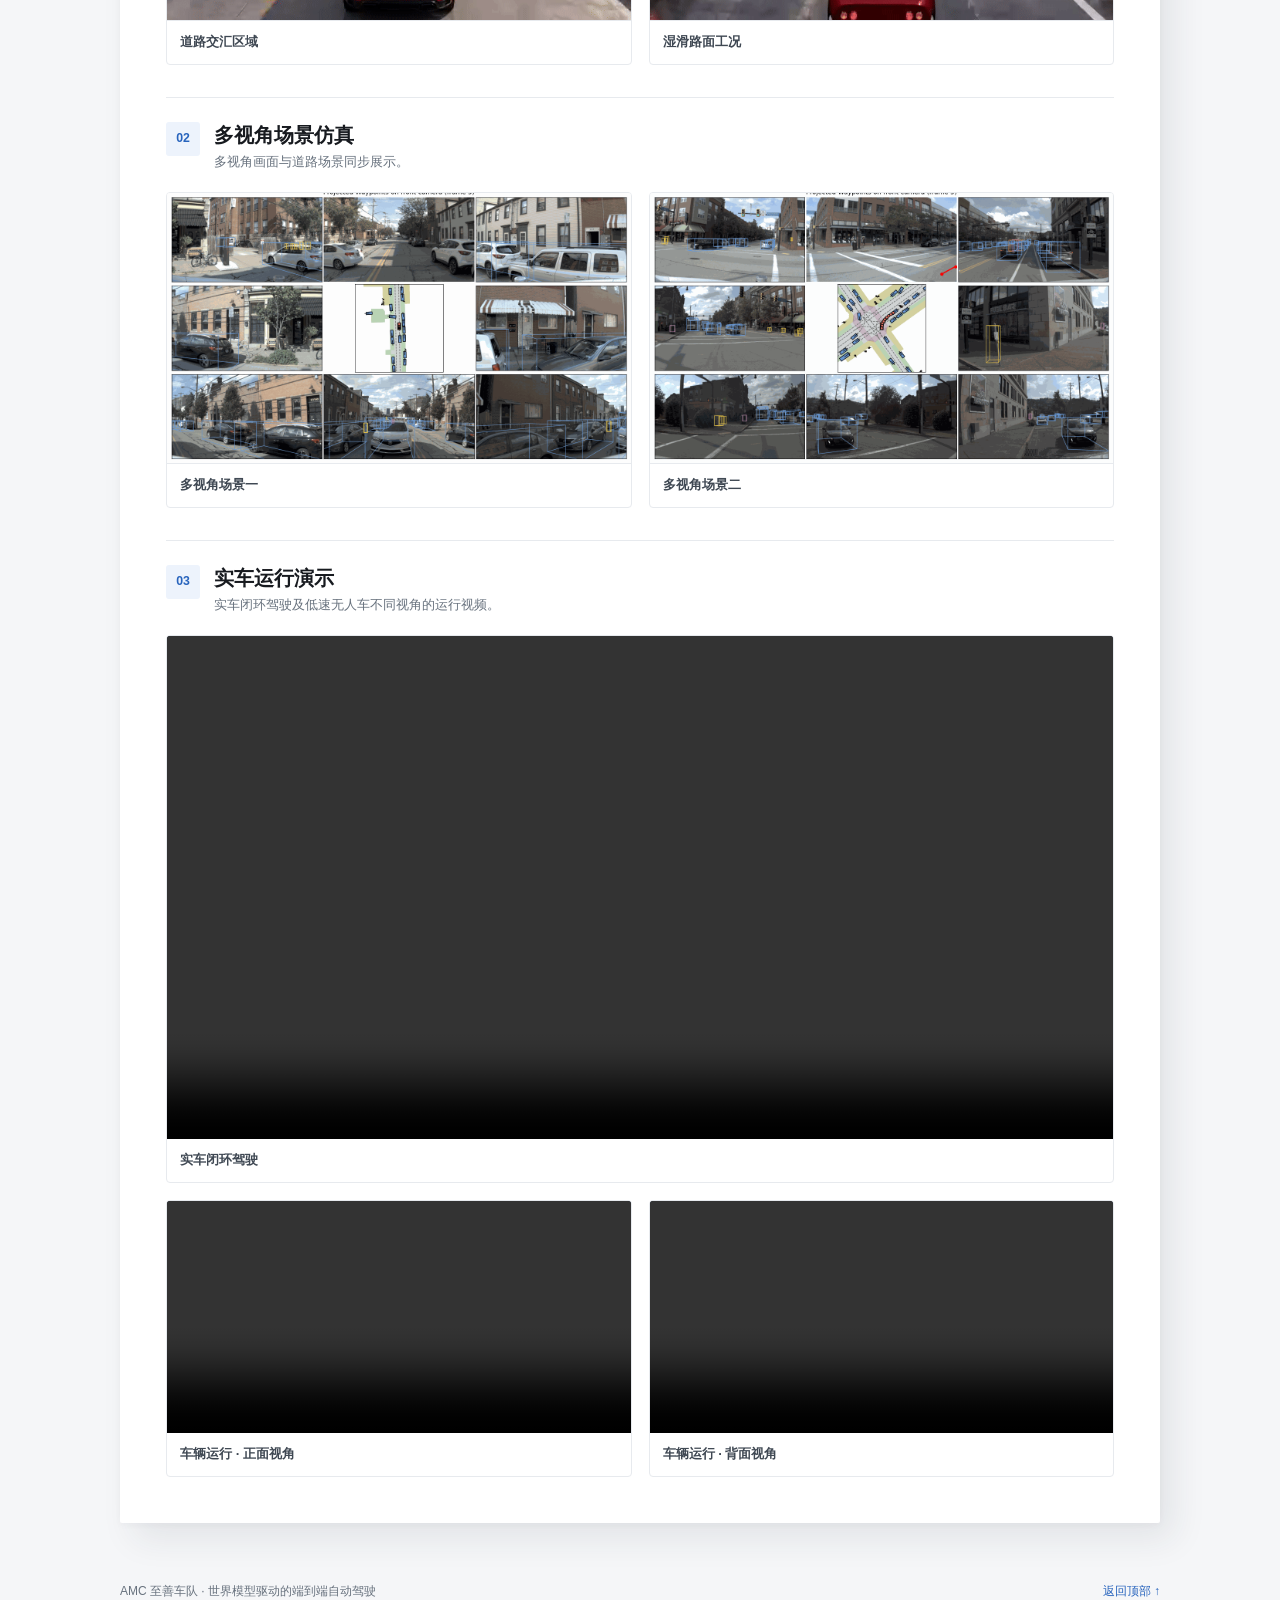
==== commit c7df0a88: "Expand core technology detail pages" ====
--- a/docs/index.html
+++ b/docs/index.html
@@ -7,7 +7,7 @@
   <meta name="theme-color" content="#f5f6f8">
   <title>世界模型驱动的端到端自动驾驶｜AMC 至善车队</title>
   <link rel="icon" href="./assets/images/favicon.svg" type="image/svg+xml">
-  <link rel="stylesheet" href="./assets/css/style.css?v=20261014">
+  <link rel="stylesheet" href="./assets/css/style.css?v=20261014-2">
 </head>
 <body>
   <header class="site-header">
@@ -51,7 +51,7 @@
       <div class="section-heading"><span class="eyebrow">THREE CORE MODULES</span><h2 id="modules-title">核心技术体系</h2><p>多模态世界模型、极端场景训测闭环与风险感知混合专家决策构成协同架构。</p></div>
       <div class="module-list">
         <article class="module-card"><div class="module-text"><span class="module-number">01 / WORLD MODEL</span><h3>物理约束的多模态世界模型</h3><p>融合视觉、激光雷达、车辆状态与道路信息，以循环状态空间模型建立连续表征；将车辆运动规律、道路边界和安全约束融入扩散推演，让预测更贴近真实驾驶条件。</p><div class="keyword-row"><span>多模态融合</span><span>时序推演</span><span>物理一致性</span></div><a class="module-link" href="./world-model.html">查看技术详情 <span aria-hidden="true">→</span></a></div><figure><img src="./assets/figures/world-model.png" alt="多模态输入、潜在状态推演及闭环控制组成的世界模型架构" loading="lazy"><figcaption>多模态世界模型架构</figcaption></figure></article>
-        <article class="module-card"><div class="module-text"><span class="module-number">02 / SCENARIO LOOP</span><h3>极端场景生成与训测闭环</h3><p>依据策略的决策边界生成高价值交互场景，将闭环测试暴露的关键失效片段回流训练。场景随模型能力变化持续更新，形成“生成—测试—反馈—更新”的迭代机制。</p><div class="keyword-row"><span>决策边界</span><span>长尾风险</span><span>反馈更新</span></div><a class="module-link" href="./scenario-loop.html">查看技术详情与对比演示 <span aria-hidden="true">→</span></a></div><figure><img src="./assets/figures/scenario-branches.png" alt="交通场景从常规状态演变为复杂交互的多分支示意" loading="lazy"><figcaption>多分支场景推演示意</figcaption></figure></article>
+        <article class="module-card"><div class="module-text"><span class="module-number">02 / SCENARIO LOOP</span><h3>极端场景生成与训测闭环</h3><p>依据策略的决策边界生成高价值交互场景，将闭环测试暴露的关键失效片段回流训练。场景随模型能力变化持续更新，形成“生成—测试—反馈—更新”的迭代机制。</p><div class="keyword-row"><span>决策边界</span><span>长尾风险</span><span>反馈更新</span></div><a class="module-link" href="./scenario-loop.html">查看技术详情 <span aria-hidden="true">→</span></a></div><figure><img src="./assets/figures/scenario-branches.png" alt="交通场景从常规状态演变为复杂交互的多分支示意" loading="lazy"><figcaption>多分支场景推演示意</figcaption></figure></article>
         <article class="module-card"><div class="module-text"><span class="module-number">03 / RISK-AWARE DECISION</span><h3>风险感知混合专家决策</h3><p>长时学习、短时记忆与规则安全专家并行生成候选行为。世界模型预估未来收益与风险，再由混合高斯轨迹优化筛选可行方案，支持滚动决策与控制。</p><div class="keyword-row"><span>混合专家</span><span>风险筛选</span><span>轨迹优化</span></div><a class="module-link" href="./risk-decision.html">查看技术详情 <span aria-hidden="true">→</span></a></div><figure><img src="./assets/figures/expert-decision.png" alt="风险路由选择不同驾驶专家并结合世界模型评估候选行为" loading="lazy"><figcaption>风险感知专家路由示意</figcaption></figure></article>
       </div>
     </section>
--- a/docs/assets/css/style.css
+++ b/docs/assets/css/style.css
@@ -120,6 +120,17 @@
 .detail-gallery{margin-top:42px;padding-top:32px;border-top:1px solid var(--line)}
 .detail-gallery .scenario-case h3{margin:0 0 10px;font-size:.95rem}
 .detail-return{margin-top:36px}
+.method-section{display:grid;grid-template-columns:minmax(0,1.1fr) minmax(0,.9fr);gap:30px;align-items:center;margin-top:36px;padding:30px 32px;border:1px solid #dfe8f5;border-radius:5px;background:linear-gradient(135deg,#f9fbff 0%,#f2f6fc 100%)}
+.method-copy h2{margin-top:5px;font-size:1.22rem;line-height:1.4}
+.method-copy p{margin-top:12px;color:var(--body);font-size:.88rem;line-height:1.85}
+.equation-panel{min-width:0;padding:22px 23px;border:1px solid #dce6f4;border-radius:4px;background:#fff;box-shadow:0 5px 16px rgba(31,41,55,.04)}
+.equation-label{color:var(--accent-dark);font-size:.78rem;font-weight:750}
+.formula{overflow-x:auto;margin:14px 0 15px;padding:6px 0;color:#173b71;font-family:"Cambria Math","STIX Two Math","Times New Roman",serif;font-size:clamp(1.08rem,1.8vw,1.46rem);line-height:1.65;white-space:nowrap}
+.formula sub,.formula sup{font-size:.62em}
+.equation-panel p{color:var(--muted);font-size:.79rem;line-height:1.75}
+.detail-support-figure{margin-top:28px;padding:18px;border:1px solid var(--line);border-radius:4px;background:#fff}
+.detail-support-figure img{width:100%;height:auto;object-fit:contain}
+.detail-support-figure figcaption{margin-top:9px;color:var(--muted);font-size:.78rem;text-align:center}
 @media(max-width:760px){
   .hero-video-caption{padding-bottom:24px}
   .detail-page{margin-top:18px}
@@ -127,6 +138,7 @@
   .detail-sections{grid-template-columns:1fr;gap:13px}
   .detail-sections:has(.detail-block:nth-child(2):last-child){grid-template-columns:1fr}
   .detail-figure{padding:10px}
+  .method-section{grid-template-columns:1fr;gap:20px;padding:24px 20px}
 }
 @media(max-width:650px){
   .real-scene-grid{grid-template-columns:1fr}
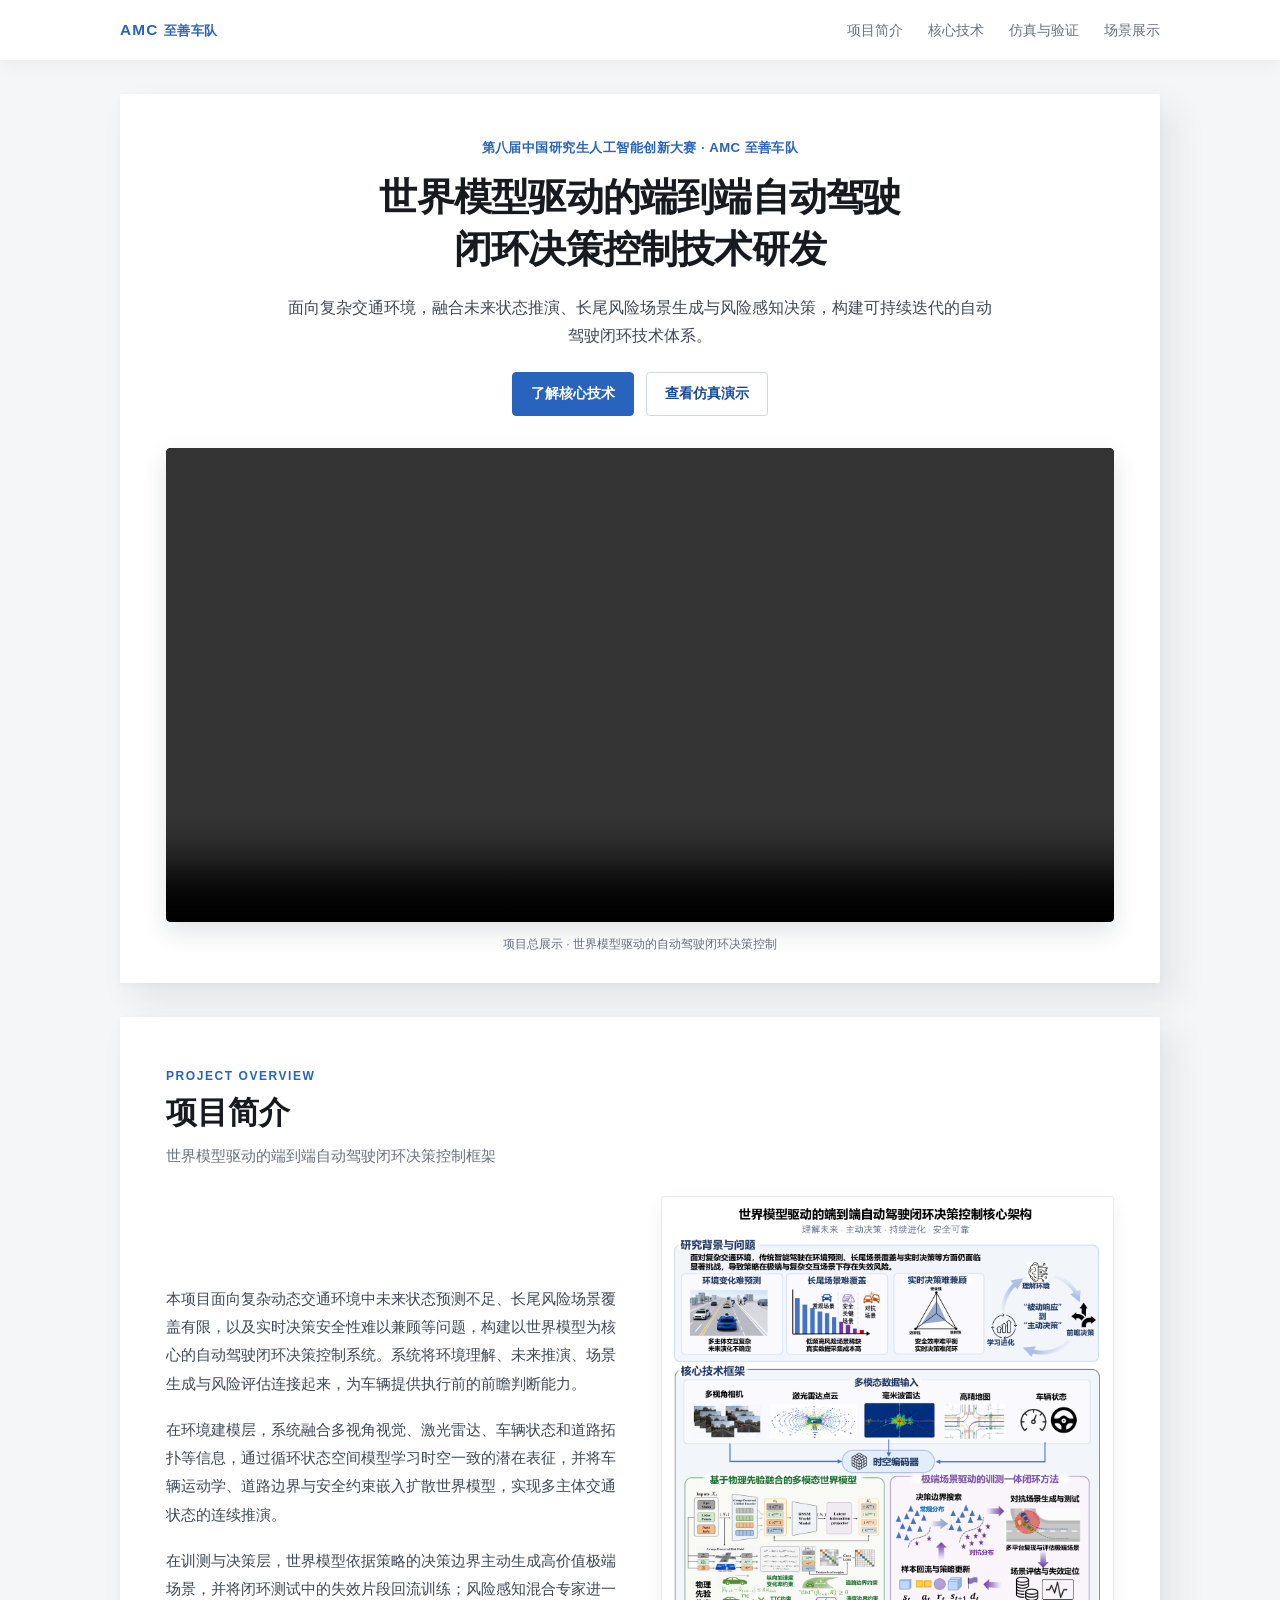
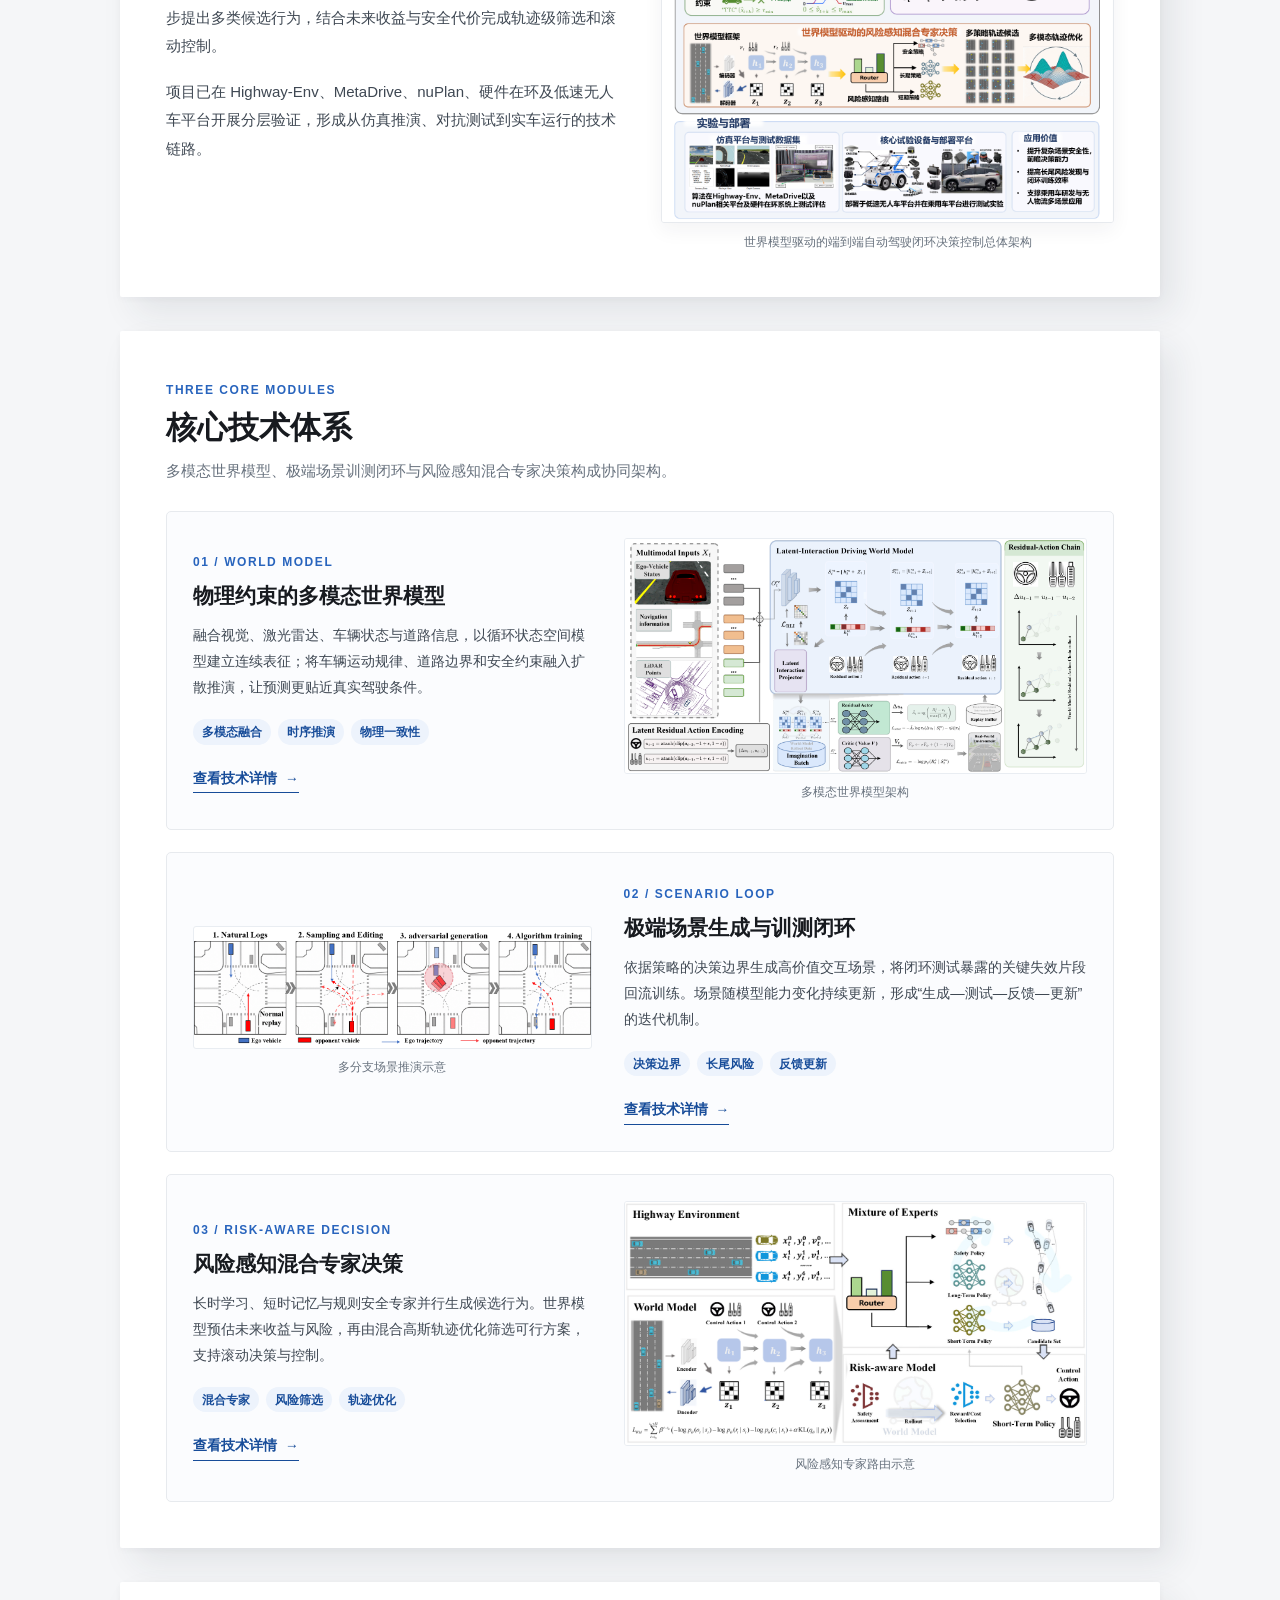
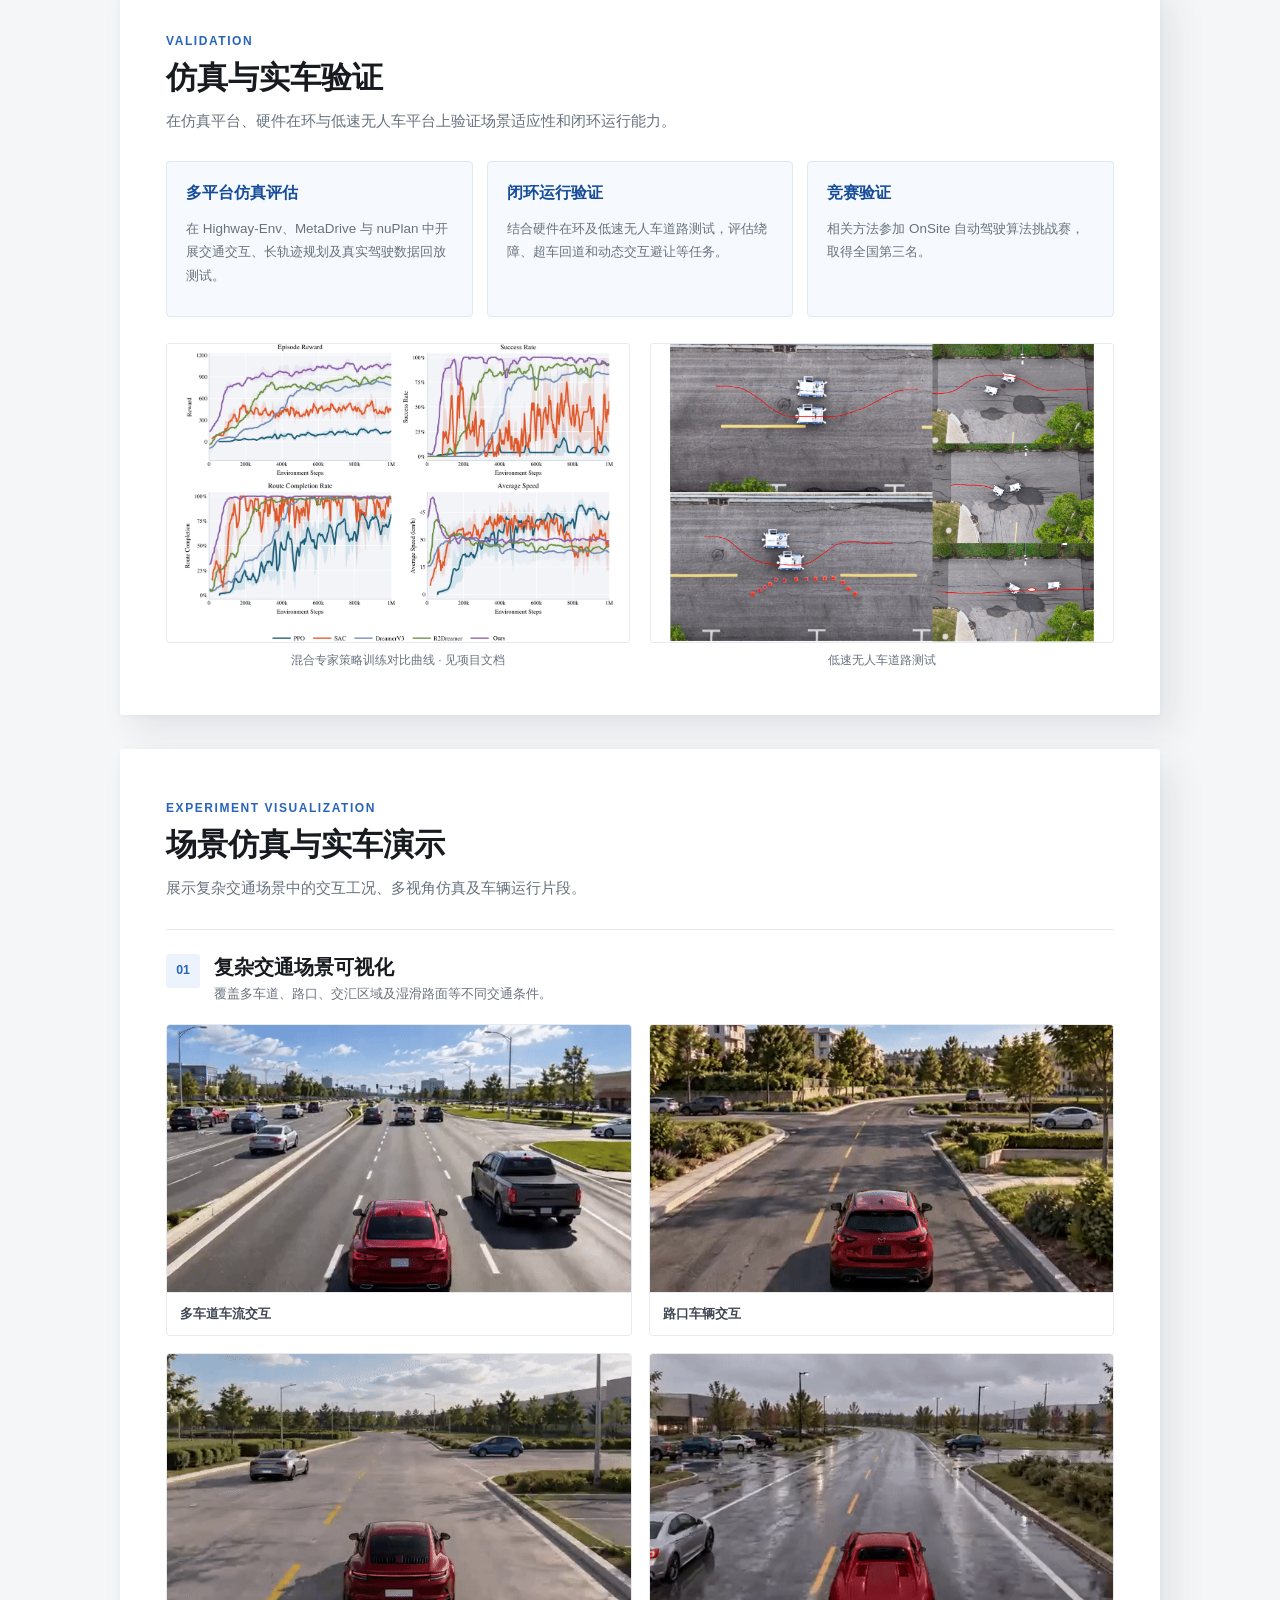
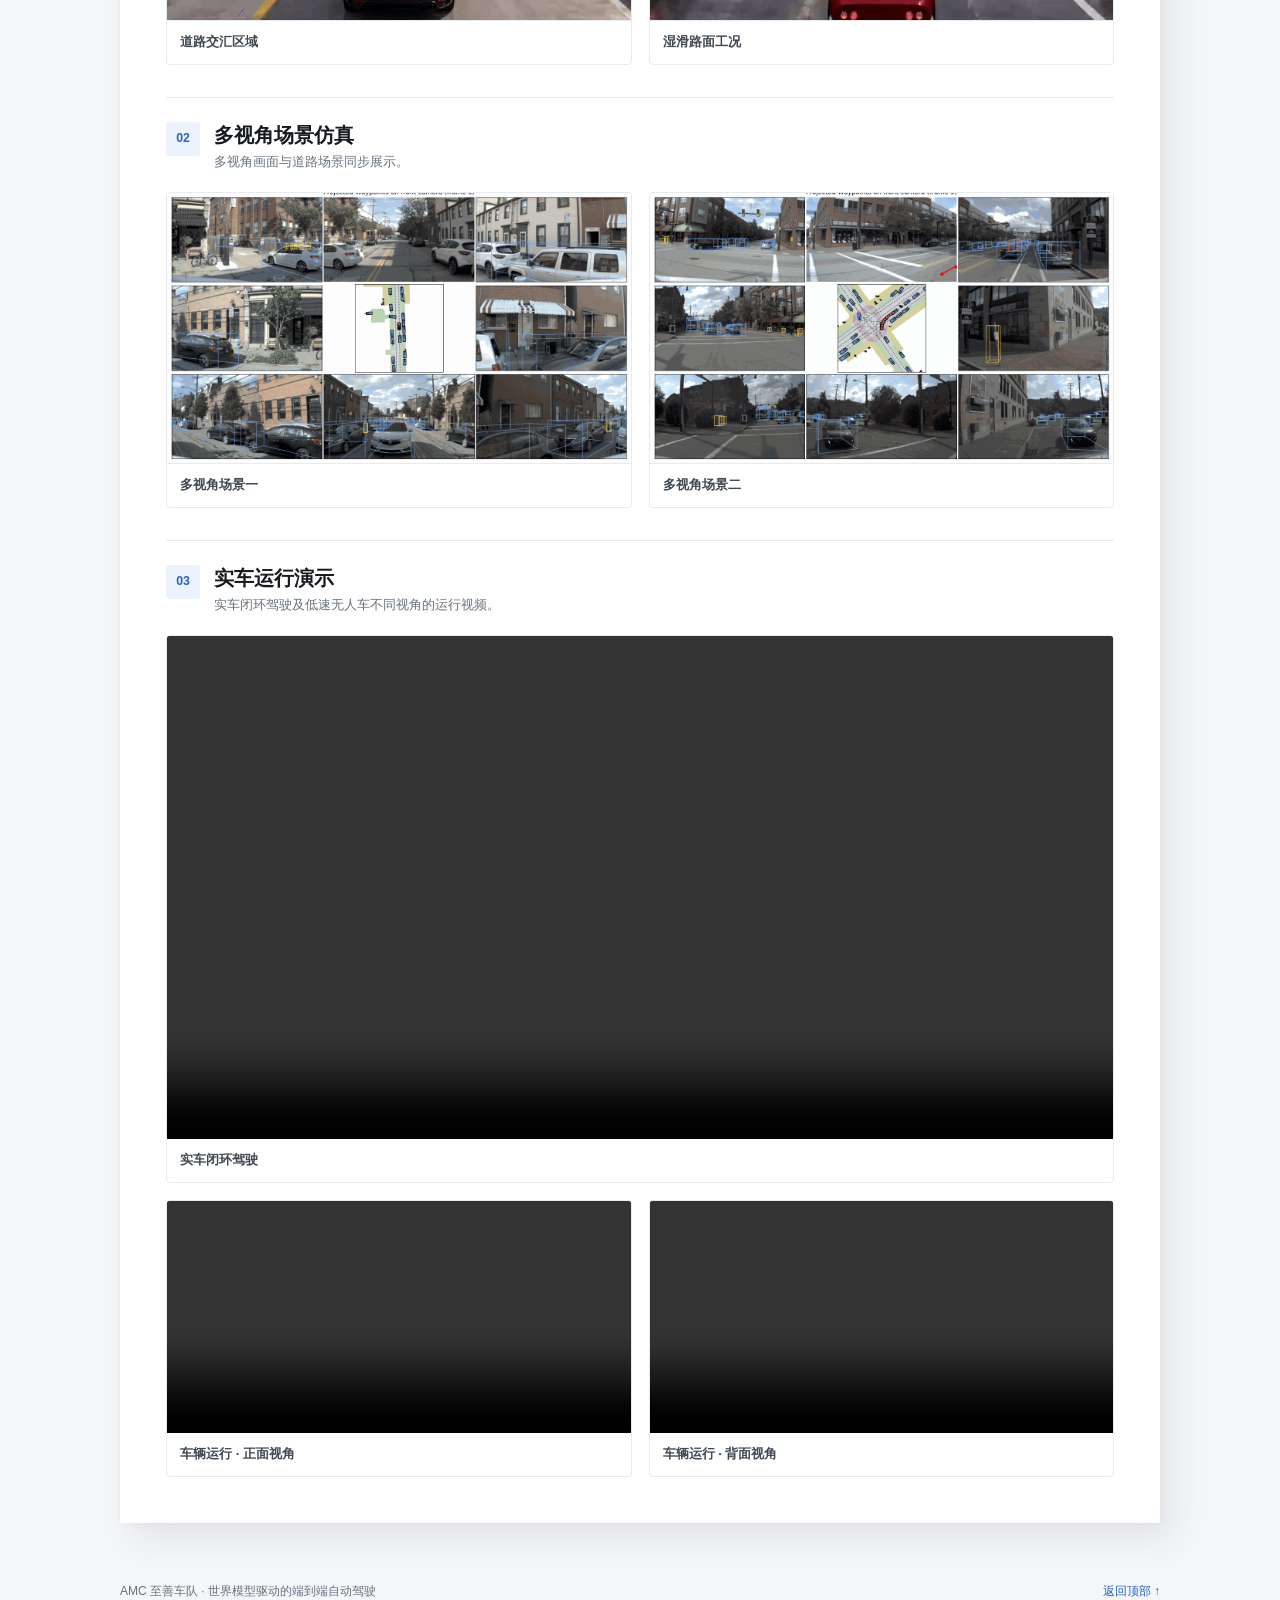
==== commit b9221b5e: "Adjust hero navigation buttons" ====
--- a/docs/index.html
+++ b/docs/index.html
@@ -26,8 +26,8 @@
         <h1 id="project-title">世界模型驱动的端到端自动驾驶<br>闭环决策控制技术研发</h1>
         <p class="hero-summary">面向复杂交通环境，融合未来状态推演、长尾风险场景生成与风险感知决策，构建可持续迭代的自动驾驶闭环技术体系。</p>
         <div class="hero-actions">
-          <a class="resource-button primary" href="#modules">了解核心技术 <span aria-hidden="true">→</span></a>
-          <a class="resource-button" href="#results">查看验证结果</a>
+          <a class="resource-button primary" href="#modules">了解核心技术</a>
+          <a class="resource-button" href="#demos">查看仿真演示</a>
         </div>
       </div>
       <div class="hero-video-wrap"><video class="hero-video" controls playsinline preload="metadata" aria-label="项目总展示介绍视频"><source src="./assets/gifs/project-overview.mp4" type="video/mp4">您的浏览器暂不支持视频播放。</video></div>
